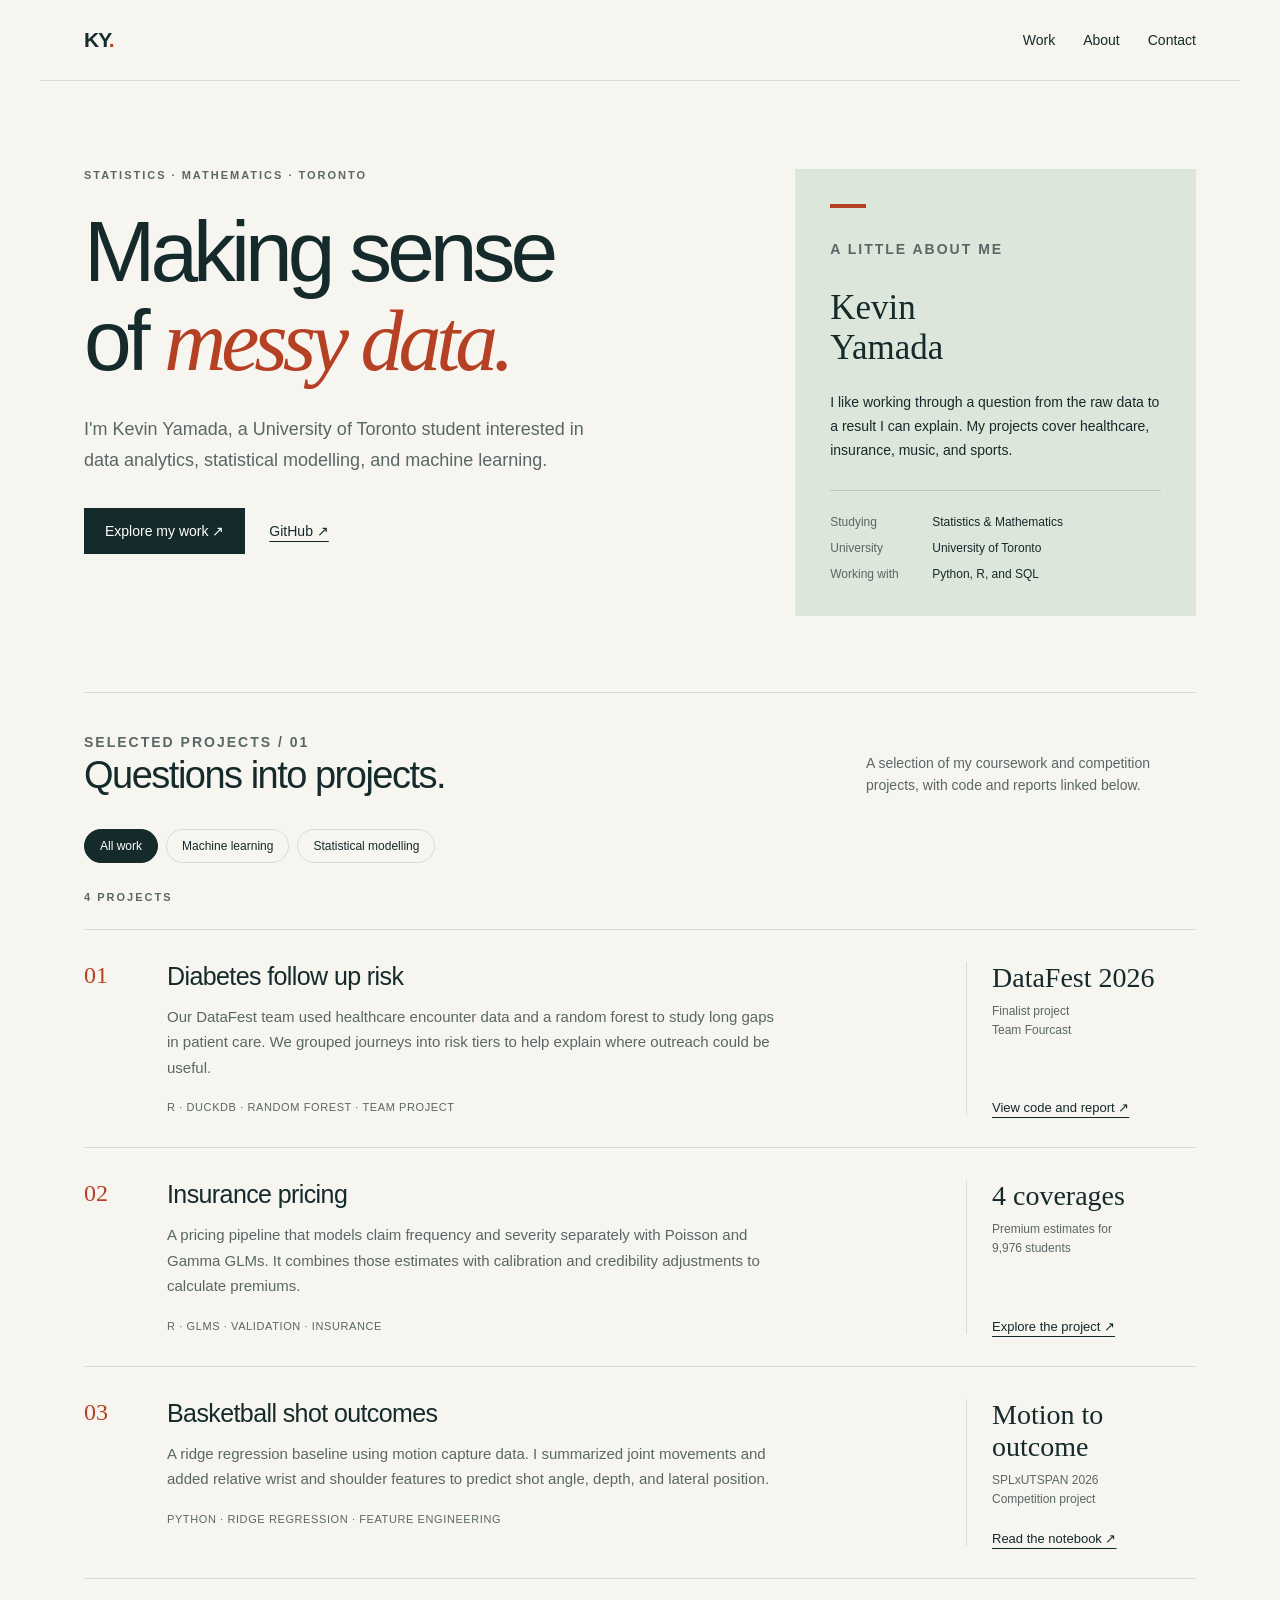
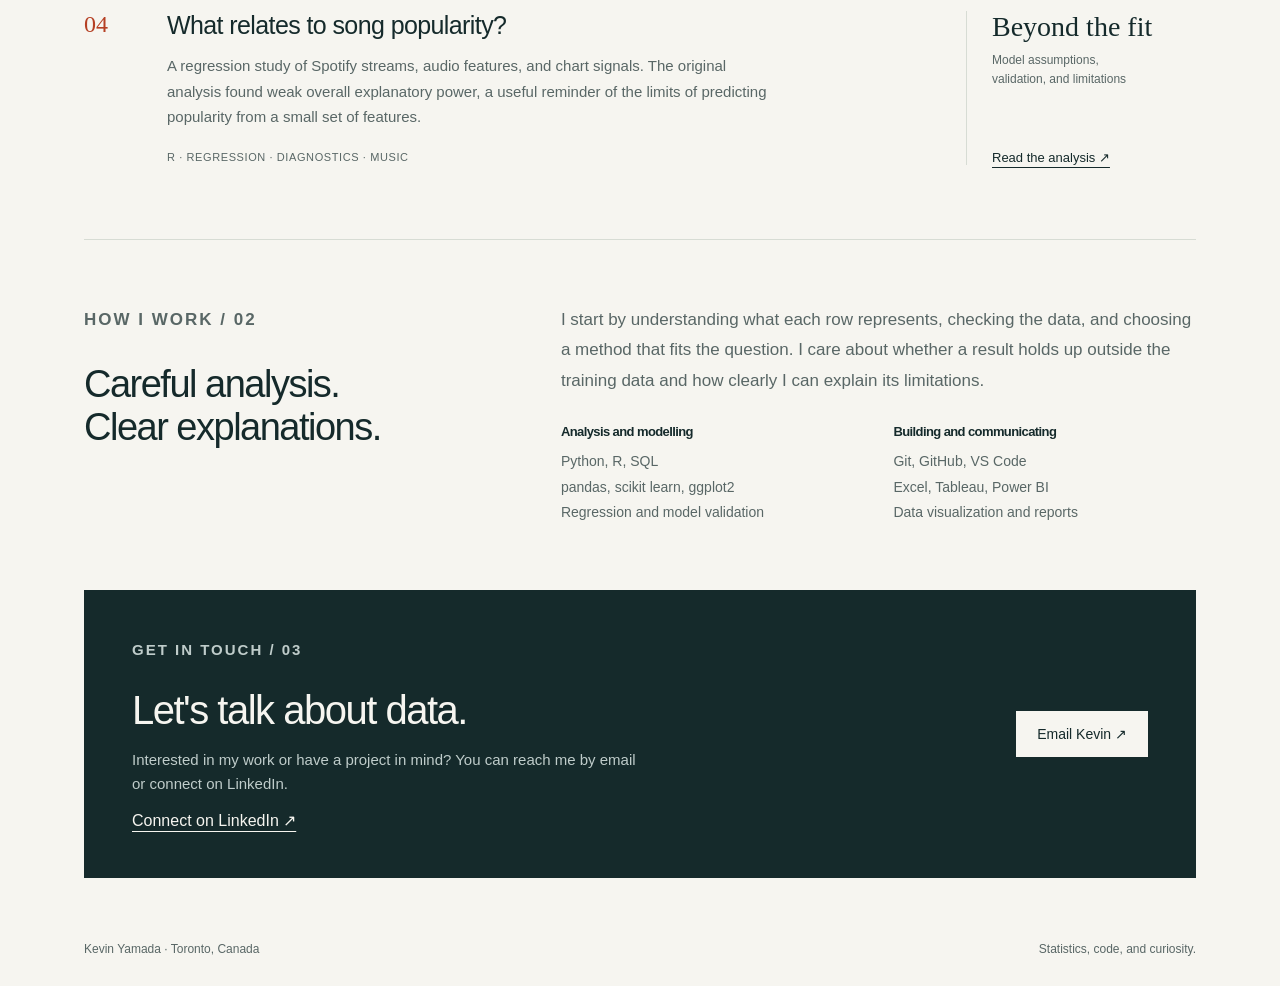
==== index.html @ 329897bb "Add portfolio website" ====
<!doctype html>
<html lang="en">
<head>
<meta charset="utf-8">
<meta name="viewport" content="width=device-width,initial-scale=1">
<meta name="description" content="Kevin Yamada is a Statistics and Mathematics student at the University of Toronto. Explore his work in data analysis, statistical modelling, and machine learning.">
<title>Kevin Yamada | Data Portfolio</title>
<style>
:root{--paper:#f6f5f0;--ink:#152a2b;--muted:#596766;--line:#d7dcd4;--orange:#b54024;--green:#dce6da}*{box-sizing:border-box}html{scroll-behavior:smooth;scroll-padding-top:24px}body{margin:0;background:var(--paper);color:var(--ink);font-family:Arial,Helvetica,sans-serif}a{color:inherit;text-underline-offset:5px}a:focus-visible,button:focus-visible{outline:3px solid var(--orange);outline-offset:5px}header,main,footer{max-width:1200px;margin:auto;padding:0 44px}header{display:flex;align-items:center;justify-content:space-between;padding-top:28px;padding-bottom:28px;border-bottom:1px solid var(--line)}.brand{font-weight:700;font-size:21px;text-decoration:none;letter-spacing:-1px}.brand span{color:var(--orange)}nav{display:flex;gap:28px;font-size:14px}nav a{text-decoration:none}.hero{display:grid;grid-template-columns:1.6fr 1fr;gap:70px;padding:88px 0 76px}.eyebrow{text-transform:uppercase;letter-spacing:2px;font-size:11px;font-weight:700;margin:0 0 26px;color:var(--muted)}h1{font-size:clamp(52px,6.7vw,88px);font-weight:500;line-height:1.04;letter-spacing:-5px;margin:0 0 28px}h1 em{font-family:Georgia,serif;font-weight:400;color:var(--orange)}.intro{max-width:510px;line-height:1.7;font-size:18px;color:var(--muted)}.actions{display:flex;gap:24px;align-items:center;margin-top:32px}.button{display:inline-block;padding:15px 21px;background:var(--ink);color:white;text-decoration:none;font-size:14px}.textlink{font-size:14px}.note{background:var(--green);padding:35px;align-self:center;position:relative}.note:before{content:'';display:block;width:36px;height:4px;background:var(--orange);margin-bottom:30px}.note .name{font-family:Georgia,serif;font-size:35px;line-height:1.16;margin:0 0 22px}.note p{font-size:14px;line-height:1.7}.note dl{display:grid;grid-template-columns:90px 1fr;gap:12px;margin:28px 0 0;font-size:12px;border-top:1px solid #bac9b9;padding-top:24px}.note dt{color:var(--muted)}.note dd{margin:0}.sectionhead{display:flex;justify-content:space-between;align-items:end;border-top:1px solid var(--line);padding-top:38px;margin-bottom:32px;gap:30px}h2{font-size:38px;letter-spacing:-1.5px;font-weight:500;margin:0}.sectionhead p{max-width:330px;line-height:1.6;font-size:14px;color:var(--muted);margin:0}.filters{display:flex;gap:8px;flex-wrap:wrap;margin-bottom:28px}.filters button{border:1px solid var(--line);background:transparent;padding:9px 15px;font:inherit;font-size:12px;cursor:pointer;border-radius:30px;color:var(--ink)}.filters button[aria-pressed=true]{background:var(--ink);color:white;border-color:var(--ink)}.project{display:grid;grid-template-columns:55px 1fr 230px;gap:28px;border-top:1px solid var(--line);padding:32px 0}.project[hidden]{display:none}.number{font-family:Georgia,serif;font-size:24px;color:var(--orange)}h3{font-size:25px;letter-spacing:-.6px;font-weight:500;margin:0 0 13px}.project p{line-height:1.7;font-size:15px;color:var(--muted);margin:0 0 17px;max-width:610px}.tags{font-size:11px;letter-spacing:.6px;text-transform:uppercase;color:var(--muted)}.result{border-left:1px solid var(--line);padding-left:25px;display:flex;flex-direction:column;justify-content:space-between;align-items:flex-start;gap:22px}.result strong{font-family:Georgia,serif;font-size:28px;font-weight:400}.result small{display:block;font-size:12px;color:var(--muted);line-height:1.6;margin-top:8px}.result a{font-size:13px}.about{display:grid;grid-template-columns:1fr 1.6fr;gap:80px;border-top:1px solid var(--line);padding:65px 0;margin-top:42px}.about p{font-size:17px;line-height:1.8;color:var(--muted);margin:0 0 28px}.skills{display:grid;grid-template-columns:1fr 1fr;gap:30px}.skills h3{font-size:13px;font-weight:700;margin-bottom:10px}.skills p{font-size:14px;line-height:1.8;margin:0}.contact{background:var(--ink);color:var(--paper);padding:48px;display:flex;align-items:center;justify-content:space-between;gap:35px;margin-bottom:64px}.contact h2{font-size:40px;margin:0 0 15px}.contact p{line-height:1.6;color:#bfccca;max-width:520px;font-size:15px}.contact .button{background:var(--paper);color:var(--ink);white-space:nowrap}footer{padding-bottom:30px;display:flex;justify-content:space-between;color:var(--muted);font-size:12px;gap:24px}.skip{position:absolute;top:-60px;left:20px;background:white;padding:10px;z-index:10}.skip:focus{top:12px}@media(max-width:800px){header,main,footer{padding-left:24px;padding-right:24px}.hero{grid-template-columns:1fr;gap:35px;padding:52px 0}.note{max-width:100%}h1{letter-spacing:-3px}.project{grid-template-columns:30px 1fr;gap:15px}.result{grid-column:2;border:0;padding:0;flex-direction:row;align-items:center}.result strong{font-size:23px}.sectionhead{align-items:start;flex-direction:column;gap:15px}.about{grid-template-columns:1fr;gap:25px;padding:40px 0}.contact{padding:30px;flex-direction:column;align-items:start}.contact h2{font-size:32px}nav{gap:15px}.skills{gap:20px}footer{flex-direction:column;gap:10px}}@media(prefers-reduced-motion:reduce){html{scroll-behavior:auto}}
</style>
</head>
<body>
<a class="skip" href="#main">Skip to content</a>
<header><a class="brand" href="#">KY<span>.</span></a><nav aria-label="Main navigation"><a href="#work">Work</a><a href="#about">About</a><a href="#contact">Contact</a></nav></header>
<main id="main">
<section class="hero" aria-labelledby="title"><div><p class="eyebrow">Statistics · Mathematics · Toronto</p><h1 id="title">Making sense<br>of <em>messy data.</em></h1><p class="intro">I'm Kevin Yamada, a University of Toronto student interested in data analytics, statistical modelling, and machine learning.</p><div class="actions"><a class="button" href="#work">Explore my work ↗</a><a class="textlink" href="https://github.com/kevinyamada">GitHub ↗</a></div></div><aside class="note" aria-label="About Kevin"><p class="eyebrow">A little about me</p><p class="name">Kevin<br>Yamada</p><p>I like working through a question from the raw data to a result I can explain. My projects cover healthcare, insurance, music, and sports.</p><dl><dt>Studying</dt><dd>Statistics &amp; Mathematics</dd><dt>University</dt><dd>University of Toronto</dd><dt>Working with</dt><dd>Python, R, and SQL</dd></dl></aside></section>
<section id="work" aria-labelledby="worktitle"><div class="sectionhead"><div><p class="eyebrow">Selected projects / 01</p><h2 id="worktitle">Questions into projects.</h2></div><p>A selection of my coursework and competition projects, with code and reports linked below.</p></div><div class="filters" aria-label="Filter projects"><button type="button" data-filter="all" aria-pressed="true">All work</button><button type="button" data-filter="ml" aria-pressed="false">Machine learning</button><button type="button" data-filter="stats" aria-pressed="false">Statistical modelling</button></div><p id="count" class="eyebrow" aria-live="polite">4 projects</p>
<article class="project" data-category="ml"><span class="number">01</span><div><h3>Diabetes follow up risk</h3><p>Our DataFest team used healthcare encounter data and a random forest to study long gaps in patient care. We grouped journeys into risk tiers to help explain where outreach could be useful.</p><span class="tags">R · DuckDB · Random forest · Team project</span></div><div class="result"><div><strong>DataFest 2026</strong><small>Finalist project<br>Team Fourcast</small></div><a href="https://github.com/kevinyamada/Datafest2026">View code and report ↗</a></div></article>
<article class="project" data-category="stats"><span class="number">02</span><div><h3>Insurance pricing</h3><p>A pricing pipeline that models claim frequency and severity separately with Poisson and Gamma GLMs. It combines those estimates with calibration and credibility adjustments to calculate premiums.</p><span class="tags">R · GLMs · Validation · Insurance</span></div><div class="result"><div><strong>4 coverages</strong><small>Premium estimates for<br>9,976 students</small></div><a href="https://github.com/kevinyamada/CAS-Predictive-Modeling-Case-Competition-Pricing-Model">Explore the project ↗</a></div></article>
<article class="project" data-category="ml"><span class="number">03</span><div><h3>Basketball shot outcomes</h3><p>A ridge regression baseline using motion capture data. I summarized joint movements and added relative wrist and shoulder features to predict shot angle, depth, and lateral position.</p><span class="tags">Python · Ridge regression · Feature engineering</span></div><div class="result"><div><strong>Motion to outcome</strong><small>SPLxUTSPAN 2026<br>Competition project</small></div><a href="https://github.com/kevinyamada/basketball-shot-outcome-prediction">Read the notebook ↗</a></div></article>
<article class="project" data-category="stats"><span class="number">04</span><div><h3>What relates to song popularity?</h3><p>A regression study of Spotify streams, audio features, and chart signals. The original analysis found weak overall explanatory power, a useful reminder of the limits of predicting popularity from a small set of features.</p><span class="tags">R · Regression · Diagnostics · Music</span></div><div class="result"><div><strong>Beyond the fit</strong><small>Model assumptions,<br>validation, and limitations</small></div><a href="https://github.com/kevinyamada/spotify-streaming-analysis">Read the analysis ↗</a></div></article>
</section>
<section class="about" id="about" aria-labelledby="abouttitle"><div><p class="eyebrow">How I work / 02</p><h2 id="abouttitle">Careful analysis.<br>Clear explanations.</h2></div><div><p>I start by understanding what each row represents, checking the data, and choosing a method that fits the question. I care about whether a result holds up outside the training data and how clearly I can explain its limitations.</p><div class="skills"><div><h3>Analysis and modelling</h3><p>Python, R, SQL<br>pandas, scikit learn, ggplot2<br>Regression and model validation</p></div><div><h3>Building and communicating</h3><p>Git, GitHub, VS Code<br>Excel, Tableau, Power BI<br>Data visualization and reports</p></div></div></div></section>
<section class="contact" id="contact" aria-labelledby="contacttitle"><div><p class="eyebrow" style="color:#bfccca">Get in touch / 03</p><h2 id="contacttitle">Let's talk about data.</h2><p>Interested in my work or have a project in mind? You can reach me by email or connect on LinkedIn.</p><a href="https://www.linkedin.com/in/kevinyamada-uoft/">Connect on LinkedIn ↗</a></div><a class="button" href="mailto:kevinyamada.ky@gmail.com">Email Kevin ↗</a></section>
</main>
<footer><span>Kevin Yamada · Toronto, Canada</span><span>Statistics, code, and curiosity.</span></footer>
<script>
const buttons=document.querySelectorAll('[data-filter]');
const projects=document.querySelectorAll('.project');
buttons.forEach(button=>button.addEventListener('click',()=>{
  buttons.forEach(item=>item.setAttribute('aria-pressed',String(item===button)));
  let count=0;
  projects.forEach(project=>{
    project.hidden=button.dataset.filter!=='all'&&project.dataset.category!==button.dataset.filter;
    if(!project.hidden) count++;
  });
  document.querySelector('#count').textContent=count+' projects';
}));
</script>
</body>
</html>
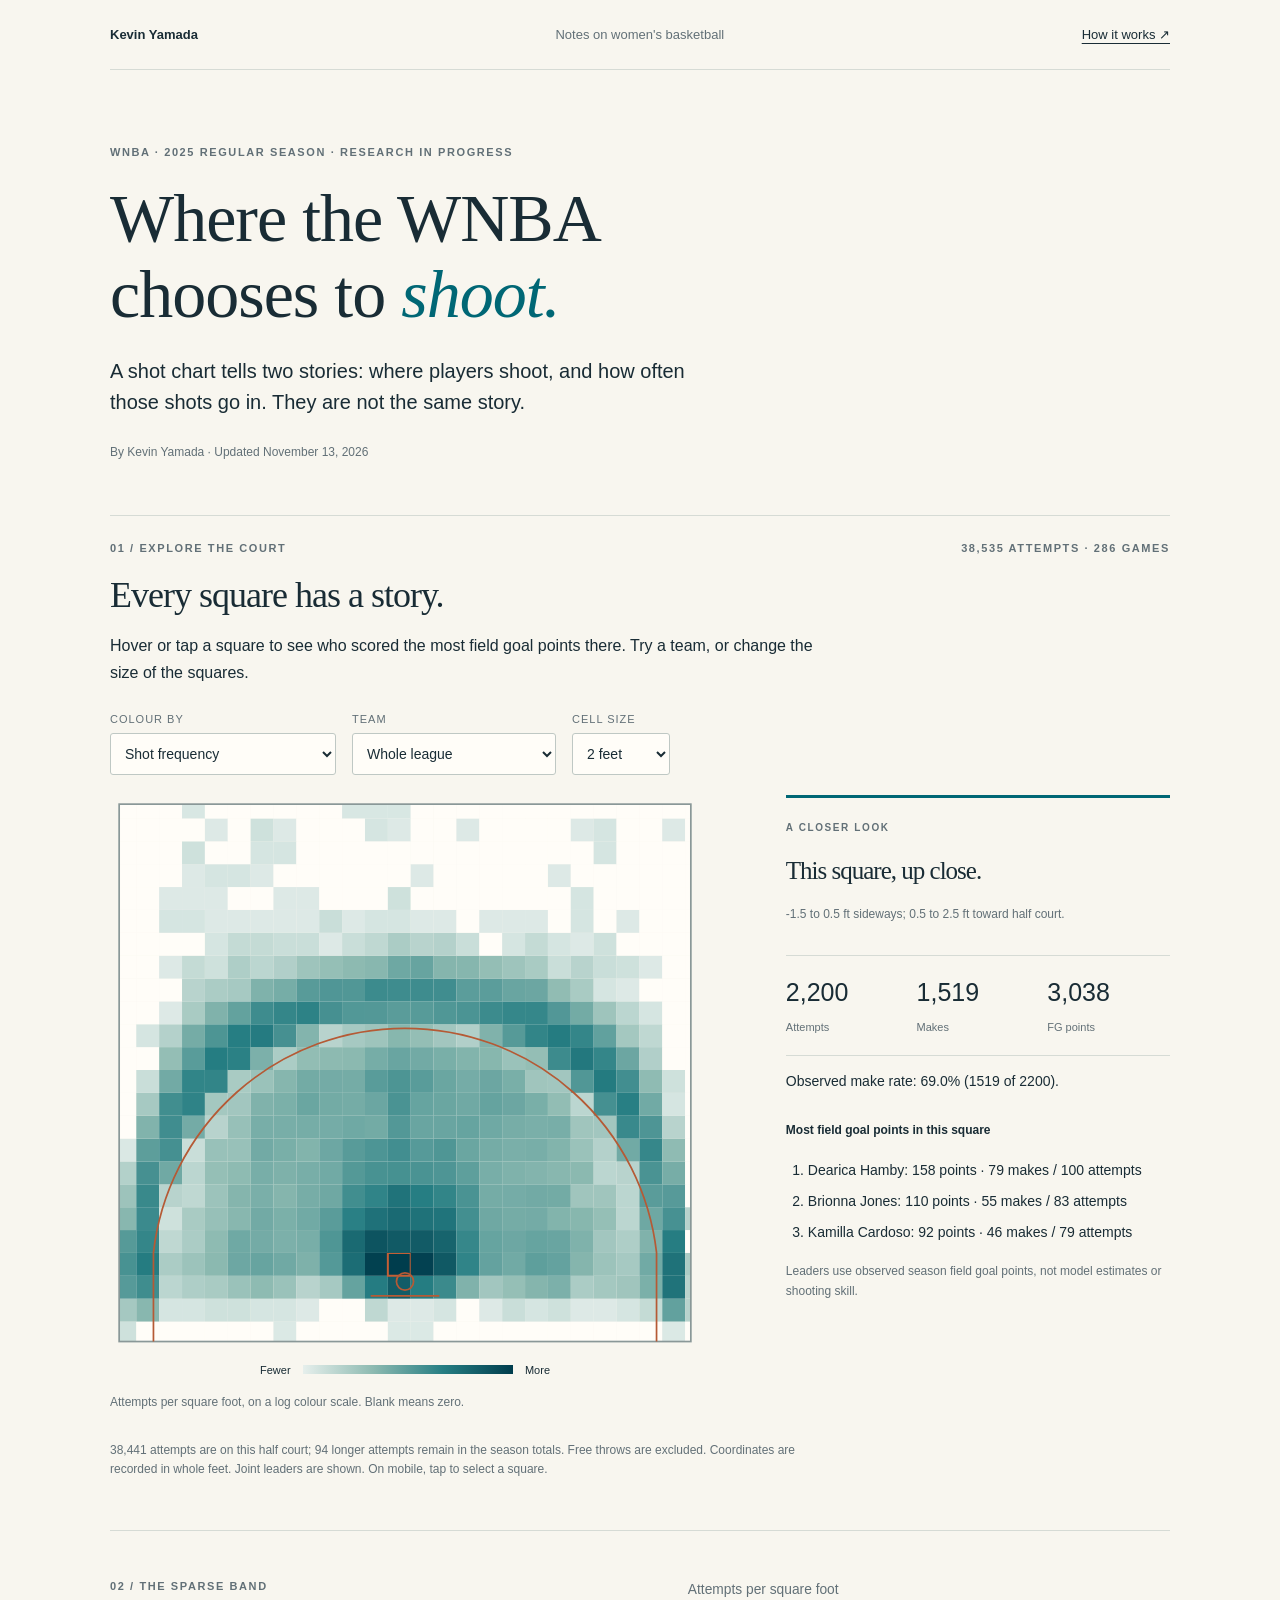
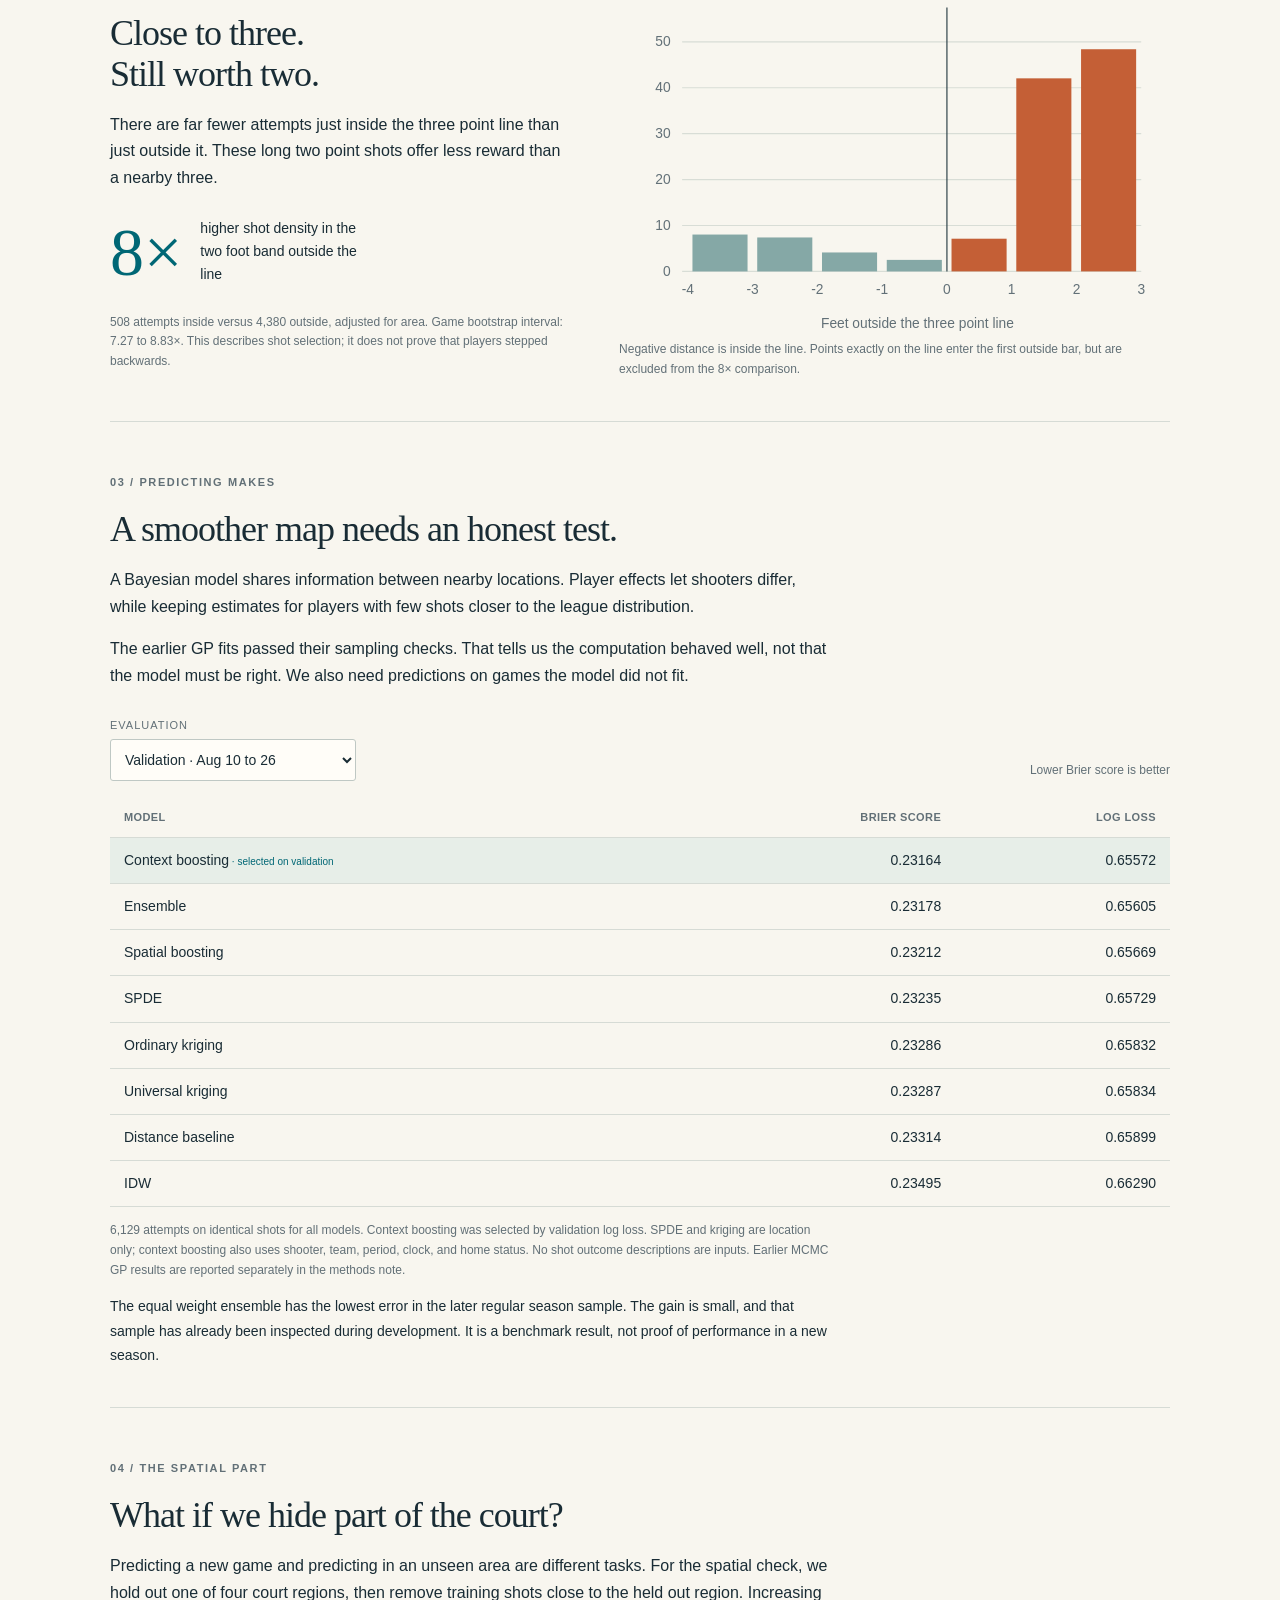
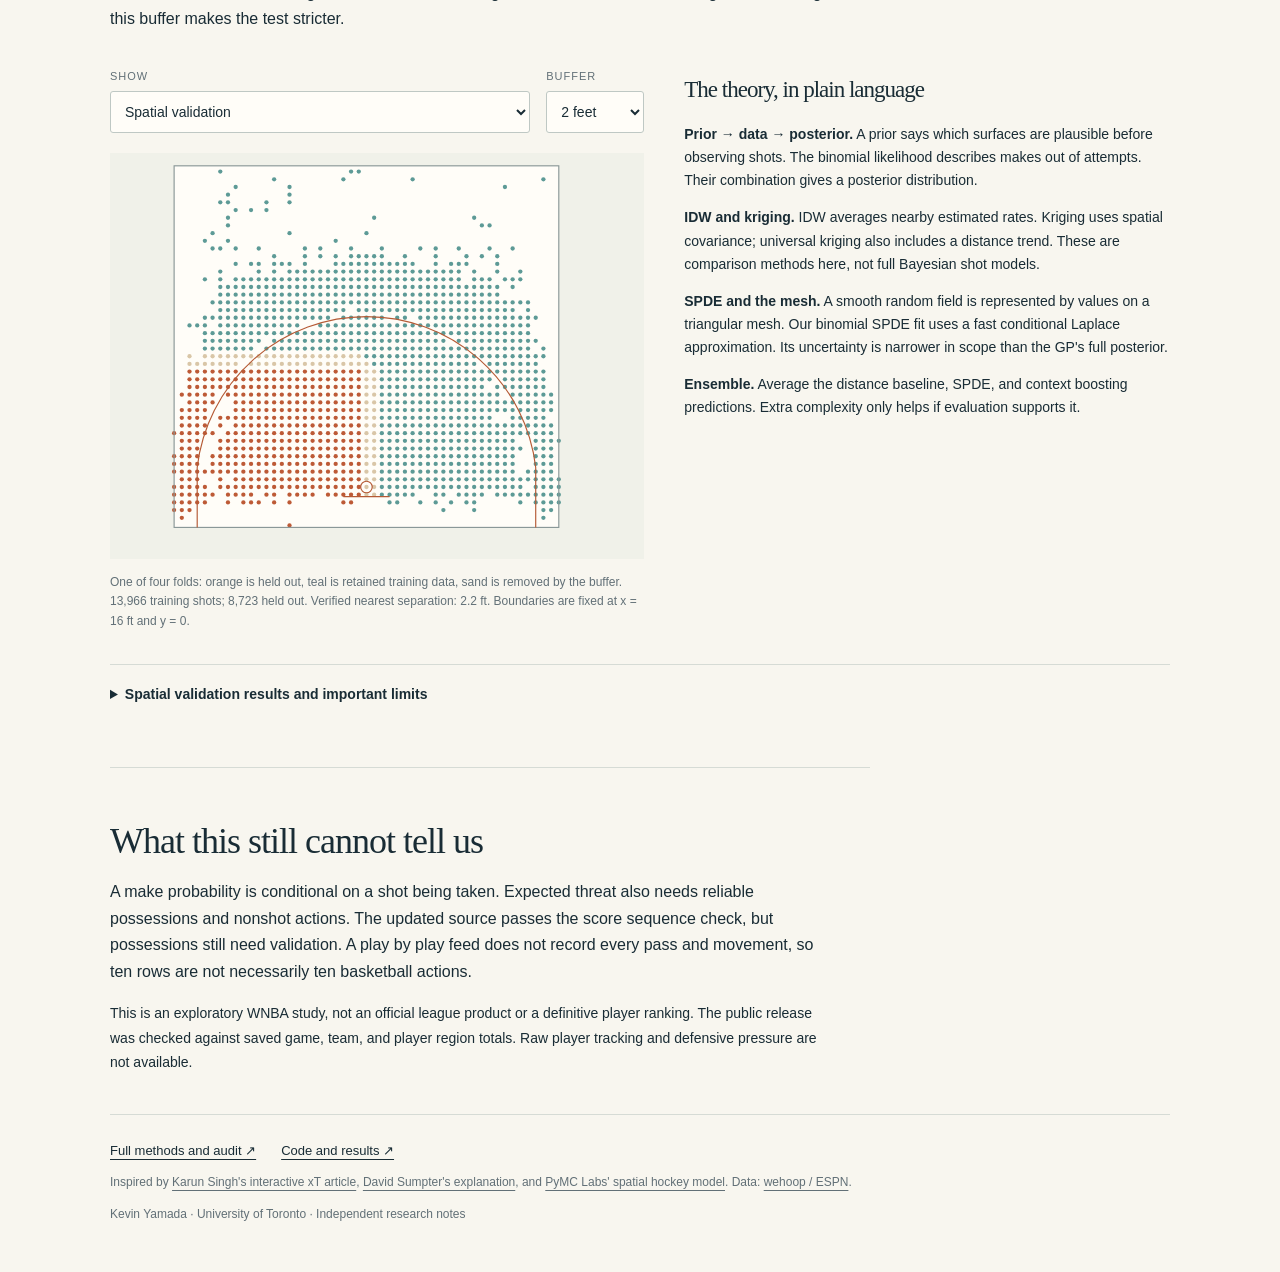
==== commit 464b360f: "Publish WNBA Shot Atlas app, research, and saved results" ====
--- a/index.html
+++ b/index.html
@@ -1,41 +1,32 @@
 <!doctype html>
 <html lang="en">
 <head>
-<meta charset="utf-8">
-<meta name="viewport" content="width=device-width,initial-scale=1">
-<meta name="description" content="Kevin Yamada is a Statistics and Mathematics student at the University of Toronto. Explore his work in data analysis, statistical modelling, and machine learning.">
-<title>Kevin Yamada | Data Portfolio</title>
-<style>
-:root{--paper:#f6f5f0;--ink:#152a2b;--muted:#596766;--line:#d7dcd4;--orange:#b54024;--green:#dce6da}*{box-sizing:border-box}html{scroll-behavior:smooth;scroll-padding-top:24px}body{margin:0;background:var(--paper);color:var(--ink);font-family:Arial,Helvetica,sans-serif}a{color:inherit;text-underline-offset:5px}a:focus-visible,button:focus-visible{outline:3px solid var(--orange);outline-offset:5px}header,main,footer{max-width:1200px;margin:auto;padding:0 44px}header{display:flex;align-items:center;justify-content:space-between;padding-top:28px;padding-bottom:28px;border-bottom:1px solid var(--line)}.brand{font-weight:700;font-size:21px;text-decoration:none;letter-spacing:-1px}.brand span{color:var(--orange)}nav{display:flex;gap:28px;font-size:14px}nav a{text-decoration:none}.hero{display:grid;grid-template-columns:1.6fr 1fr;gap:70px;padding:88px 0 76px}.eyebrow{text-transform:uppercase;letter-spacing:2px;font-size:11px;font-weight:700;margin:0 0 26px;color:var(--muted)}h1{font-size:clamp(52px,6.7vw,88px);font-weight:500;line-height:1.04;letter-spacing:-5px;margin:0 0 28px}h1 em{font-family:Georgia,serif;font-weight:400;color:var(--orange)}.intro{max-width:510px;line-height:1.7;font-size:18px;color:var(--muted)}.actions{display:flex;gap:24px;align-items:center;margin-top:32px}.button{display:inline-block;padding:15px 21px;background:var(--ink);color:white;text-decoration:none;font-size:14px}.textlink{font-size:14px}.note{background:var(--green);padding:35px;align-self:center;position:relative}.note:before{content:'';display:block;width:36px;height:4px;background:var(--orange);margin-bottom:30px}.note .name{font-family:Georgia,serif;font-size:35px;line-height:1.16;margin:0 0 22px}.note p{font-size:14px;line-height:1.7}.note dl{display:grid;grid-template-columns:90px 1fr;gap:12px;margin:28px 0 0;font-size:12px;border-top:1px solid #bac9b9;padding-top:24px}.note dt{color:var(--muted)}.note dd{margin:0}.sectionhead{display:flex;justify-content:space-between;align-items:end;border-top:1px solid var(--line);padding-top:38px;margin-bottom:32px;gap:30px}h2{font-size:38px;letter-spacing:-1.5px;font-weight:500;margin:0}.sectionhead p{max-width:330px;line-height:1.6;font-size:14px;color:var(--muted);margin:0}.filters{display:flex;gap:8px;flex-wrap:wrap;margin-bottom:28px}.filters button{border:1px solid var(--line);background:transparent;padding:9px 15px;font:inherit;font-size:12px;cursor:pointer;border-radius:30px;color:var(--ink)}.filters button[aria-pressed=true]{background:var(--ink);color:white;border-color:var(--ink)}.project{display:grid;grid-template-columns:55px 1fr 230px;gap:28px;border-top:1px solid var(--line);padding:32px 0}.project[hidden]{display:none}.number{font-family:Georgia,serif;font-size:24px;color:var(--orange)}h3{font-size:25px;letter-spacing:-.6px;font-weight:500;margin:0 0 13px}.project p{line-height:1.7;font-size:15px;color:var(--muted);margin:0 0 17px;max-width:610px}.tags{font-size:11px;letter-spacing:.6px;text-transform:uppercase;color:var(--muted)}.result{border-left:1px solid var(--line);padding-left:25px;display:flex;flex-direction:column;justify-content:space-between;align-items:flex-start;gap:22px}.result strong{font-family:Georgia,serif;font-size:28px;font-weight:400}.result small{display:block;font-size:12px;color:var(--muted);line-height:1.6;margin-top:8px}.result a{font-size:13px}.about{display:grid;grid-template-columns:1fr 1.6fr;gap:80px;border-top:1px solid var(--line);padding:65px 0;margin-top:42px}.about p{font-size:17px;line-height:1.8;color:var(--muted);margin:0 0 28px}.skills{display:grid;grid-template-columns:1fr 1fr;gap:30px}.skills h3{font-size:13px;font-weight:700;margin-bottom:10px}.skills p{font-size:14px;line-height:1.8;margin:0}.contact{background:var(--ink);color:var(--paper);padding:48px;display:flex;align-items:center;justify-content:space-between;gap:35px;margin-bottom:64px}.contact h2{font-size:40px;margin:0 0 15px}.contact p{line-height:1.6;color:#bfccca;max-width:520px;font-size:15px}.contact .button{background:var(--paper);color:var(--ink);white-space:nowrap}footer{padding-bottom:30px;display:flex;justify-content:space-between;color:var(--muted);font-size:12px;gap:24px}.skip{position:absolute;top:-60px;left:20px;background:white;padding:10px;z-index:10}.skip:focus{top:12px}@media(max-width:800px){header,main,footer{padding-left:24px;padding-right:24px}.hero{grid-template-columns:1fr;gap:35px;padding:52px 0}.note{max-width:100%}h1{letter-spacing:-3px}.project{grid-template-columns:30px 1fr;gap:15px}.result{grid-column:2;border:0;padding:0;flex-direction:row;align-items:center}.result strong{font-size:23px}.sectionhead{align-items:start;flex-direction:column;gap:15px}.about{grid-template-columns:1fr;gap:25px;padding:40px 0}.contact{padding:30px;flex-direction:column;align-items:start}.contact h2{font-size:32px}nav{gap:15px}.skills{gap:20px}footer{flex-direction:column;gap:10px}}@media(prefers-reduced-motion:reduce){html{scroll-behavior:auto}}
-</style>
+<meta charset="utf-8"><meta name="viewport" content="width=device-width,initial-scale=1">
+<title>Where the WNBA chooses to shoot | Kevin Yamada</title>
+<meta name="description" content="Explore 38,535 WNBA shots, the sparse band inside the three point line, and what spatial models can actually predict.">
+<link rel="stylesheet" href="style.css">
 </head>
 <body>
-<a class="skip" href="#main">Skip to content</a>
-<header><a class="brand" href="#">KY<span>.</span></a><nav aria-label="Main navigation"><a href="#work">Work</a><a href="#about">About</a><a href="#contact">Contact</a></nav></header>
-<main id="main">
-<section class="hero" aria-labelledby="title"><div><p class="eyebrow">Statistics · Mathematics · Toronto</p><h1 id="title">Making sense<br>of <em>messy data.</em></h1><p class="intro">I'm Kevin Yamada, a University of Toronto student interested in data analytics, statistical modelling, and machine learning.</p><div class="actions"><a class="button" href="#work">Explore my work ↗</a><a class="textlink" href="https://github.com/kevinyamada">GitHub ↗</a></div></div><aside class="note" aria-label="About Kevin"><p class="eyebrow">A little about me</p><p class="name">Kevin<br>Yamada</p><p>I like working through a question from the raw data to a result I can explain. My projects cover healthcare, insurance, music, and sports.</p><dl><dt>Studying</dt><dd>Statistics &amp; Mathematics</dd><dt>University</dt><dd>University of Toronto</dd><dt>Working with</dt><dd>Python, R, and SQL</dd></dl></aside></section>
-<section id="work" aria-labelledby="worktitle"><div class="sectionhead"><div><p class="eyebrow">Selected projects / 01</p><h2 id="worktitle">Questions into projects.</h2></div><p>A selection of my coursework and competition projects, with code and reports linked below.</p></div><div class="filters" aria-label="Filter projects"><button type="button" data-filter="all" aria-pressed="true">All work</button><button type="button" data-filter="ml" aria-pressed="false">Machine learning</button><button type="button" data-filter="stats" aria-pressed="false">Statistical modelling</button></div><p id="count" class="eyebrow" aria-live="polite">4 projects</p>
-<article class="project" data-category="ml"><span class="number">01</span><div><h3>Diabetes follow up risk</h3><p>Our DataFest team used healthcare encounter data and a random forest to study long gaps in patient care. We grouped journeys into risk tiers to help explain where outreach could be useful.</p><span class="tags">R · DuckDB · Random forest · Team project</span></div><div class="result"><div><strong>DataFest 2026</strong><small>Finalist project<br>Team Fourcast</small></div><a href="https://github.com/kevinyamada/Datafest2026">View code and report ↗</a></div></article>
-<article class="project" data-category="stats"><span class="number">02</span><div><h3>Insurance pricing</h3><p>A pricing pipeline that models claim frequency and severity separately with Poisson and Gamma GLMs. It combines those estimates with calibration and credibility adjustments to calculate premiums.</p><span class="tags">R · GLMs · Validation · Insurance</span></div><div class="result"><div><strong>4 coverages</strong><small>Premium estimates for<br>9,976 students</small></div><a href="https://github.com/kevinyamada/CAS-Predictive-Modeling-Case-Competition-Pricing-Model">Explore the project ↗</a></div></article>
-<article class="project" data-category="ml"><span class="number">03</span><div><h3>Basketball shot outcomes</h3><p>A ridge regression baseline using motion capture data. I summarized joint movements and added relative wrist and shoulder features to predict shot angle, depth, and lateral position.</p><span class="tags">Python · Ridge regression · Feature engineering</span></div><div class="result"><div><strong>Motion to outcome</strong><small>SPLxUTSPAN 2026<br>Competition project</small></div><a href="https://github.com/kevinyamada/basketball-shot-outcome-prediction">Read the notebook ↗</a></div></article>
-<article class="project" data-category="stats"><span class="number">04</span><div><h3>What relates to song popularity?</h3><p>A regression study of Spotify streams, audio features, and chart signals. The original analysis found weak overall explanatory power, a useful reminder of the limits of predicting popularity from a small set of features.</p><span class="tags">R · Regression · Diagnostics · Music</span></div><div class="result"><div><strong>Beyond the fit</strong><small>Model assumptions,<br>validation, and limitations</small></div><a href="https://github.com/kevinyamada/spotify-streaming-analysis">Read the analysis ↗</a></div></article>
+<a class="skip" href="#explore">Skip to the court</a>
+<header><a href="https://kevinyamada.github.io/">Kevin Yamada</a><span>Notes on women's basketball</span><a href="#methods">How it works ↗</a></header>
+<main>
+<section class="intro"><p class="kicker">WNBA · 2025 regular season · Research in progress</p><h1>Where the WNBA<br>chooses to <em>shoot.</em></h1><p class="lede">A shot chart tells two stories: where players shoot, and how often those shots go in. They are not the same story.</p><p class="byline">By Kevin Yamada · Updated November 13, 2026</p></section>
+<section id="explore" class="explore" aria-labelledby="explore-title"><div class="section-label"><span>01 / Explore the court</span><span>38,535 attempts · 286 games</span></div><h2 id="explore-title">Every square has a story.</h2><p>Hover or tap a square to see who scored the most field goal points there. Try a team, or change the size of the squares.</p>
+<div class="controls"><label>Colour by<select id="metric"><option value="attempts">Shot frequency</option><option value="rate">Observed make rate</option><option value="gp">Bayesian make probability</option></select></label><label>Team<select id="team"><option value="all">Whole league</option></select></label><label>Cell size<select id="size"><option value="1">1 foot</option><option value="2" selected>2 feet</option><option value="4">4 feet</option></select></label></div>
+<div class="court-layout"><div class="court-wrap"><svg id="court" viewBox="-8 -8 516 486" tabindex="0" role="img" aria-label="Interactive WNBA shot chart. Use arrow keys to explore squares, or hover and tap."></svg><div class="legend"><span id="legend-low">Fewer</span><span class="ramp" id="ramp"></span><span id="legend-high">More</span></div><p id="map-note" class="caption"></p></div><aside id="cell-info" aria-live="polite"><p class="kicker">A closer look</p><h3 id="cell-title">Pick a square.</h3><p id="cell-location">Hover, tap, or use the arrow keys on the court.</p><div class="cell-stats"><div><b id="cell-n">—</b><span>Attempts</span></div><div><b id="cell-k">—</b><span>Makes</span></div><div><b id="cell-points">—</b><span>FG points</span></div></div><p id="cell-rate"></p><p class="leader-label">Most field goal points in this square</p><ol id="leaders"></ol><p id="cell-caution" class="caption">A scoring total measures volume. It is not a ranking of shooting skill.</p><button type="button" id="unpin" hidden>Clear selection</button></aside></div>
+<p class="caption">38,441 attempts are on this half court; 94 longer attempts remain in the season totals. Free throws are excluded. Coordinates are recorded in whole feet. Joint leaders are shown. On mobile, tap to select a square.</p>
+<noscript><p>This interactive chart needs JavaScript. <a href="https://github.com/kevinyamada/wnba-shot-atlas/blob/main/research/summary.md">Read the results as text.</a></p></noscript><p id="load-error" hidden>Unable to load the chart. Please reload, or read the linked research notes.</p>
 </section>
-<section class="about" id="about" aria-labelledby="abouttitle"><div><p class="eyebrow">How I work / 02</p><h2 id="abouttitle">Careful analysis.<br>Clear explanations.</h2></div><div><p>I start by understanding what each row represents, checking the data, and choosing a method that fits the question. I care about whether a result holds up outside the training data and how clearly I can explain its limitations.</p><div class="skills"><div><h3>Analysis and modelling</h3><p>Python, R, SQL<br>pandas, scikit learn, ggplot2<br>Regression and model validation</p></div><div><h3>Building and communicating</h3><p>Git, GitHub, VS Code<br>Excel, Tableau, Power BI<br>Data visualization and reports</p></div></div></div></section>
-<section class="contact" id="contact" aria-labelledby="contacttitle"><div><p class="eyebrow" style="color:#bfccca">Get in touch / 03</p><h2 id="contacttitle">Let's talk about data.</h2><p>Interested in my work or have a project in mind? You can reach me by email or connect on LinkedIn.</p><a href="https://www.linkedin.com/in/kevinyamada-uoft/">Connect on LinkedIn ↗</a></div><a class="button" href="mailto:kevinyamada.ky@gmail.com">Email Kevin ↗</a></section>
-</main>
-<footer><span>Kevin Yamada · Toronto, Canada</span><span>Statistics, code, and curiosity.</span></footer>
-<script>
-const buttons=document.querySelectorAll('[data-filter]');
-const projects=document.querySelectorAll('.project');
-buttons.forEach(button=>button.addEventListener('click',()=>{
-  buttons.forEach(item=>item.setAttribute('aria-pressed',String(item===button)));
-  let count=0;
-  projects.forEach(project=>{
-    project.hidden=button.dataset.filter!=='all'&&project.dataset.category!==button.dataset.filter;
-    if(!project.hidden) count++;
-  });
-  document.querySelector('#count').textContent=count+' projects';
-}));
-</script>
-</body>
-</html>
+<section class="band-story" aria-labelledby="band-title"><div><p class="kicker">02 / The sparse band</p><h2 id="band-title">Close to three.<br> Still worth two.</h2><p>There are far fewer attempts just inside the three point line than just outside it. These long two point shots offer less reward than a nearby three.</p><p class="finding"><strong>8×</strong><span>higher shot density in the two foot band outside the line</span></p><p class="caption">508 attempts inside versus 4,380 outside, adjusted for area. Game bootstrap interval: 7.27 to 8.83×. This describes shot selection; it does not prove that players stepped backwards.</p></div><figure><svg id="band" viewBox="0 0 480 320" role="img" aria-label="Shot density drops just inside the three point line and rises outside it"></svg><figcaption>Negative distance is inside the line. Points exactly on the line enter the first outside bar, but are excluded from the 8× comparison.</figcaption></figure></section>
+<section id="models"><p class="kicker">03 / Predicting makes</p><h2>A smoother map needs an honest test.</h2><p>A Bayesian model shares information between nearby locations. Player effects let shooters differ, while keeping estimates for players with few shots closer to the league distribution.</p><p>The earlier GP fits passed their sampling checks. That tells us the computation behaved well, not that the model must be right. We also need predictions on games the model did not fit.</p>
+<div class="results-head"><label>Evaluation<select id="evaluation"><option value="validation">Validation · Aug 10 to 26</option><option value="test">Later games · Aug 27 onward</option><option value="playoffs">Playoffs</option></select></label><span>Lower Brier score is better</span></div><div class="table-scroll"><table><thead><tr><th>Model</th><th>Brier score</th><th>Log loss</th></tr></thead><tbody id="results"></tbody></table></div><p id="result-note" class="caption"></p>
+<p class="small">The equal weight ensemble has the lowest error in the later regular season sample. The gain is small, and that sample has already been inspected during development. It is a benchmark result, not proof of performance in a new season.</p>
+</section>
+<section id="methods"><p class="kicker">04 / The spatial part</p><h2>What if we hide part of the court?</h2><p>Predicting a new game and predicting in an unseen area are different tasks. For the spatial check, we hold out one of four court regions, then remove training shots close to the held out region. Increasing this buffer makes the test stricter.</p>
+<div class="method-layout"><div><div class="controls compact"><label>Show<select id="geometry"><option value="buffer">Spatial validation</option><option value="mesh">SPDE mesh</option><option value="variogram">Residual variogram</option></select></label><label id="buffer-label">Buffer<select id="buffer"><option value="0">0 feet</option><option value="2" selected>2 feet</option><option value="4">4 feet</option></select></label></div><svg id="geometry-chart" viewBox="0 0 500 380" role="img" aria-label="Spatial validation regions, mesh, or variogram"></svg><p id="geometry-note" class="caption"></p></div><div class="method-copy"><h3>The theory, in plain language</h3><p><strong>Prior → data → posterior.</strong> A prior says which surfaces are plausible before observing shots. The binomial likelihood describes makes out of attempts. Their combination gives a posterior distribution.</p><p><strong>IDW and kriging.</strong> IDW averages nearby estimated rates. Kriging uses spatial covariance; universal kriging also includes a distance trend. These are comparison methods here, not full Bayesian shot models.</p><p><strong>SPDE and the mesh.</strong> A smooth random field is represented by values on a triangular mesh. Our binomial SPDE fit uses a fast conditional Laplace approximation. Its uncertainty is narrower in scope than the GP's full posterior.</p><p><strong>Ensemble.</strong> Average the distance baseline, SPDE, and context boosting predictions. Extra complexity only helps if evaluation supports it.</p></div></div>
+<details><summary>Spatial validation results and important limits</summary><div class="table-scroll"><table><thead><tr><th>Model</th><th>0 ft buffer</th><th>2 ft buffer</th><th>4 ft buffer</th></tr></thead><tbody id="spatial-results"></tbody></table></div><p class="caption">Pooled Brier scores across four folds, weighted by shot counts. This diagnostic uses the early season training sample. Settings are fixed before fitting each spatial fold. Games can occur on both sides: it tests location transfer, not future game performance. Buffers are a sensitivity study, not a claim that all dependence ends after four feet.</p><p>Mesh refinement changed some local SPDE predictions. The mesh is an approximation, not a physical boundary on the court. Kriging's transformed rate likelihood is also an approximation. See the methods note for parameter choices and checks.</p></details>
+</section>
+<section class="ending"><h2>What this still cannot tell us</h2><p>A make probability is conditional on a shot being taken. Expected threat also needs reliable possessions and nonshot actions. The updated source passes the score sequence check, but possessions still need validation. A play by play feed does not record every pass and movement, so ten rows are not necessarily ten basketball actions.</p><p class="small">This is an exploratory WNBA study, not an official league product or a definitive player ranking. The public release was checked against saved game, team, and player region totals. Raw player tracking and defensive pressure are not available.</p></section>
+<footer><div><a href="https://github.com/kevinyamada/wnba-shot-atlas/blob/main/research/summary.md">Full methods and audit ↗</a><a href="https://github.com/kevinyamada/kevinyamada.github.io/tree/main/wnba/research">Code and results ↗</a></div><p>Inspired by <a href="https://karun.in/blog/expected-threat.html">Karun Singh's interactive xT article</a>, <a href="https://soccermatics.medium.com/explaining-expected-threat-cbc775d97935">David Sumpter's explanation</a>, and <a href="https://www.pymc-labs.com/blog-posts/bayesian-spatial-modeling-for-evaluating-hockey-goaltending-performance">PyMC Labs' spatial hockey model</a>. Data: <a href="https://github.com/sportsdataverse/wehoop-wnba-data">wehoop / ESPN</a>.</p><p>Kevin Yamada · University of Toronto · Independent research notes</p></footer>
+</main><script src="app.js"></script>
+</body></html>
--- a/style.css
+++ b/style.css
@@ -0,0 +1,5 @@
+:root{--paper:#f8f6ef;--ink:#192c35;--muted:#627077;--line:#d6dbd5;--teal:#006775;--orange:#c45f36}*{box-sizing:border-box}html{scroll-behavior:smooth}body{margin:0;background:var(--paper);color:var(--ink);font-family:Arial,Helvetica,sans-serif;font-size:16px;line-height:1.65}a{color:inherit;text-underline-offset:4px}header,main{max-width:1060px;margin:auto}header{display:flex;gap:25px;justify-content:space-between;align-items:center;border-bottom:1px solid var(--line);padding:24px 0;font-size:13px}header>a:first-child{font-weight:700;text-decoration:none}header span{color:var(--muted)}main{padding-bottom:35px}.intro{max-width:760px;padding:62px 0 40px}.kicker,.section-label{font-size:11px;letter-spacing:1.6px;text-transform:uppercase;font-weight:700;color:var(--muted)}h1,h2,h3{font-family:Georgia,'Times New Roman',serif;line-height:1.12;font-weight:400;letter-spacing:-1px}h1{font-size:clamp(42px,5.8vw,68px);margin:18px 0 24px}h1 em{color:var(--teal);font-weight:400}h2{font-size:36px;margin:18px 0}h3{font-size:25px;margin:20px 0}.lede{font-size:20px;line-height:1.55;max-width:620px}.byline{font-size:12px;color:var(--muted);margin-top:25px}.section-label{display:flex;justify-content:space-between;border-top:1px solid var(--line);padding-top:23px;gap:15px}section>p{max-width:720px}.controls{display:flex;gap:16px;margin:24px 0 20px}label{display:flex;flex-direction:column;font-size:11px;text-transform:uppercase;letter-spacing:1px;color:var(--muted);gap:5px}select{background:#fffdf8;border:1px solid #bfc8c4;border-radius:3px;color:var(--ink);font-size:14px;padding:10px 30px 10px 10px;max-width:100%;min-height:42px}button,select{font-family:inherit}a:focus-visible,button:focus-visible,select:focus-visible,svg:focus-visible,summary:focus-visible{outline:3px solid var(--orange);outline-offset:3px}.court-layout{display:grid;grid-template-columns:1.65fr 1fr;gap:42px;align-items:start}.court-wrap{max-width:590px}#court{width:100%;display:block;touch-action:pan-y}#cell-info{border-top:3px solid var(--teal);padding:12px 0;position:sticky;top:20px}#cell-info .kicker{font-size:10px}#cell-location{font-size:12px;color:var(--muted);min-height:38px}.cell-stats{display:grid;grid-template-columns:repeat(3,1fr);gap:8px;border-top:1px solid var(--line);border-bottom:1px solid var(--line);padding:16px 0}.cell-stats b{font-size:25px;font-weight:500;display:block;font-variant-numeric:tabular-nums}.cell-stats span{font-size:11px;color:var(--muted)}#cell-rate{font-size:14px}.leader-label{font-size:12px;font-weight:700;margin-top:28px}#leaders{padding-left:22px;font-size:14px}#leaders li{padding:4px 0}#unpin{background:transparent;border:1px solid var(--line);padding:8px 14px;color:var(--ink);cursor:pointer}.legend{display:flex;gap:12px;align-items:center;max-width:290px;margin:10px auto 0;font-size:11px}.ramp{height:9px;flex:1;background:linear-gradient(90deg,#e6efec,#8dbab1,#267e83,#003d4d)}.caption,figcaption{font-size:12px;color:var(--muted);line-height:1.65}.caption{margin:14px 0}.band-story{border-top:1px solid var(--line);margin-top:50px;padding:35px 0;display:grid;grid-template-columns:1fr 1.2fr;gap:50px;align-items:center}.band-story figure{margin:0}.band-story svg{display:block;width:100%}.finding{display:flex;gap:18px;align-items:center;margin:26px 0}.finding strong{font-family:Georgia,serif;font-size:68px;font-weight:400;color:var(--teal);line-height:1}.finding span{max-width:170px;font-size:14px}#models,#methods{border-top:1px solid var(--line);padding:40px 0 25px}.results-head{display:flex;align-items:end;justify-content:space-between;margin:27px 0 16px;gap:20px}.results-head>span{font-size:12px;color:var(--muted)}table{width:100%;border-collapse:collapse;font-size:14px;font-variant-numeric:tabular-nums}th,td{text-align:right;border-bottom:1px solid var(--line);padding:11px 14px}th:first-child,td:first-child{text-align:left}th{font-size:11px;letter-spacing:.4px;text-transform:uppercase;color:var(--muted)}tr.selected{background:#e7eeE8}tr.selected td:first-child:after{content:'  · selected on validation';font-size:10px;color:var(--teal)}.table-scroll{overflow-x:auto}.small{font-size:14px;line-height:1.75}.method-layout{display:grid;grid-template-columns:1.1fr 1fr;gap:40px;margin-top:25px}.method-copy p{font-size:14px}.method-copy h3{font-size:23px}#geometry-chart{width:100%;display:block;background:#f0f1e9}.compact{margin-top:10px}.compact label:first-child{flex:1}details{border-top:1px solid var(--line);margin:18px 0;padding:18px 0}summary{cursor:pointer;font-size:14px;font-weight:700}details p{font-size:14px}details table{margin-top:20px}.ending{border-top:1px solid var(--line);padding:35px 0 25px;max-width:760px}footer{border-top:1px solid var(--line);padding-top:25px;color:var(--muted);font-size:12px}footer div{display:flex;gap:25px;font-size:13px;color:var(--ink)}footer p{max-width:770px}.skip{position:absolute;top:-100px;left:20px;background:white;padding:12px;z-index:10}.skip:focus{top:10px}.cell.selected{stroke:var(--orange);stroke-width:2;vector-effect:non-scaling-stroke}.court-lines{pointer-events:none;fill:none;stroke:#b55a35;stroke-width:1.5}.cell{cursor:crosshair}.label-svg{font-family:Arial,sans-serif;fill:var(--muted);font-size:12px}@media(max-width:1120px){header,main{margin-left:28px;margin-right:28px}}@media(max-width:680px){header,main{margin-left:19px;margin-right:19px}header{font-size:12px;padding:18px 0}header span{display:none}.intro{padding:34px 0 25px}h1{font-size:45px;letter-spacing:-1.5px}.lede{font-size:17px}h2{font-size:31px}.section-label{font-size:9px;letter-spacing:.7px}.controls{gap:8px;flex-wrap:wrap}.controls label:first-child{flex:1 1 48%}.controls label{flex:1 1 20%;min-width:75px}select{font-size:13px;padding-right:18px}.court-layout,.band-story,.method-layout{grid-template-columns:1fr;gap:20px}#cell-info{position:static;padding-top:8px}.cell-stats{padding:10px 0}#cell-info h3{margin:10px 0}.leader-label{margin-top:15px}.band-story{margin-top:25px;gap:10px}.band-story h2 br{display:none}.finding strong{font-size:58px}.results-head{align-items:center}.results-head>span{max-width:110px;font-size:11px}th,td{padding:10px 6px;font-size:12px}tr.selected td:first-child:after{display:block;font-size:9px}footer div{flex-direction:column;gap:7px}#models,#methods{padding-top:27px}}@media(prefers-reduced-motion:reduce){html{scroll-behavior:auto}}
+
+@media(max-width:680px){.explore>.controls{display:grid;grid-template-columns:minmax(0,1fr) 95px}.explore>.controls label:first-child{grid-column:1 / -1}.explore>.controls select{width:100%}.explore>.controls label{min-width:0}}
+
+[hidden]{display:none!important}
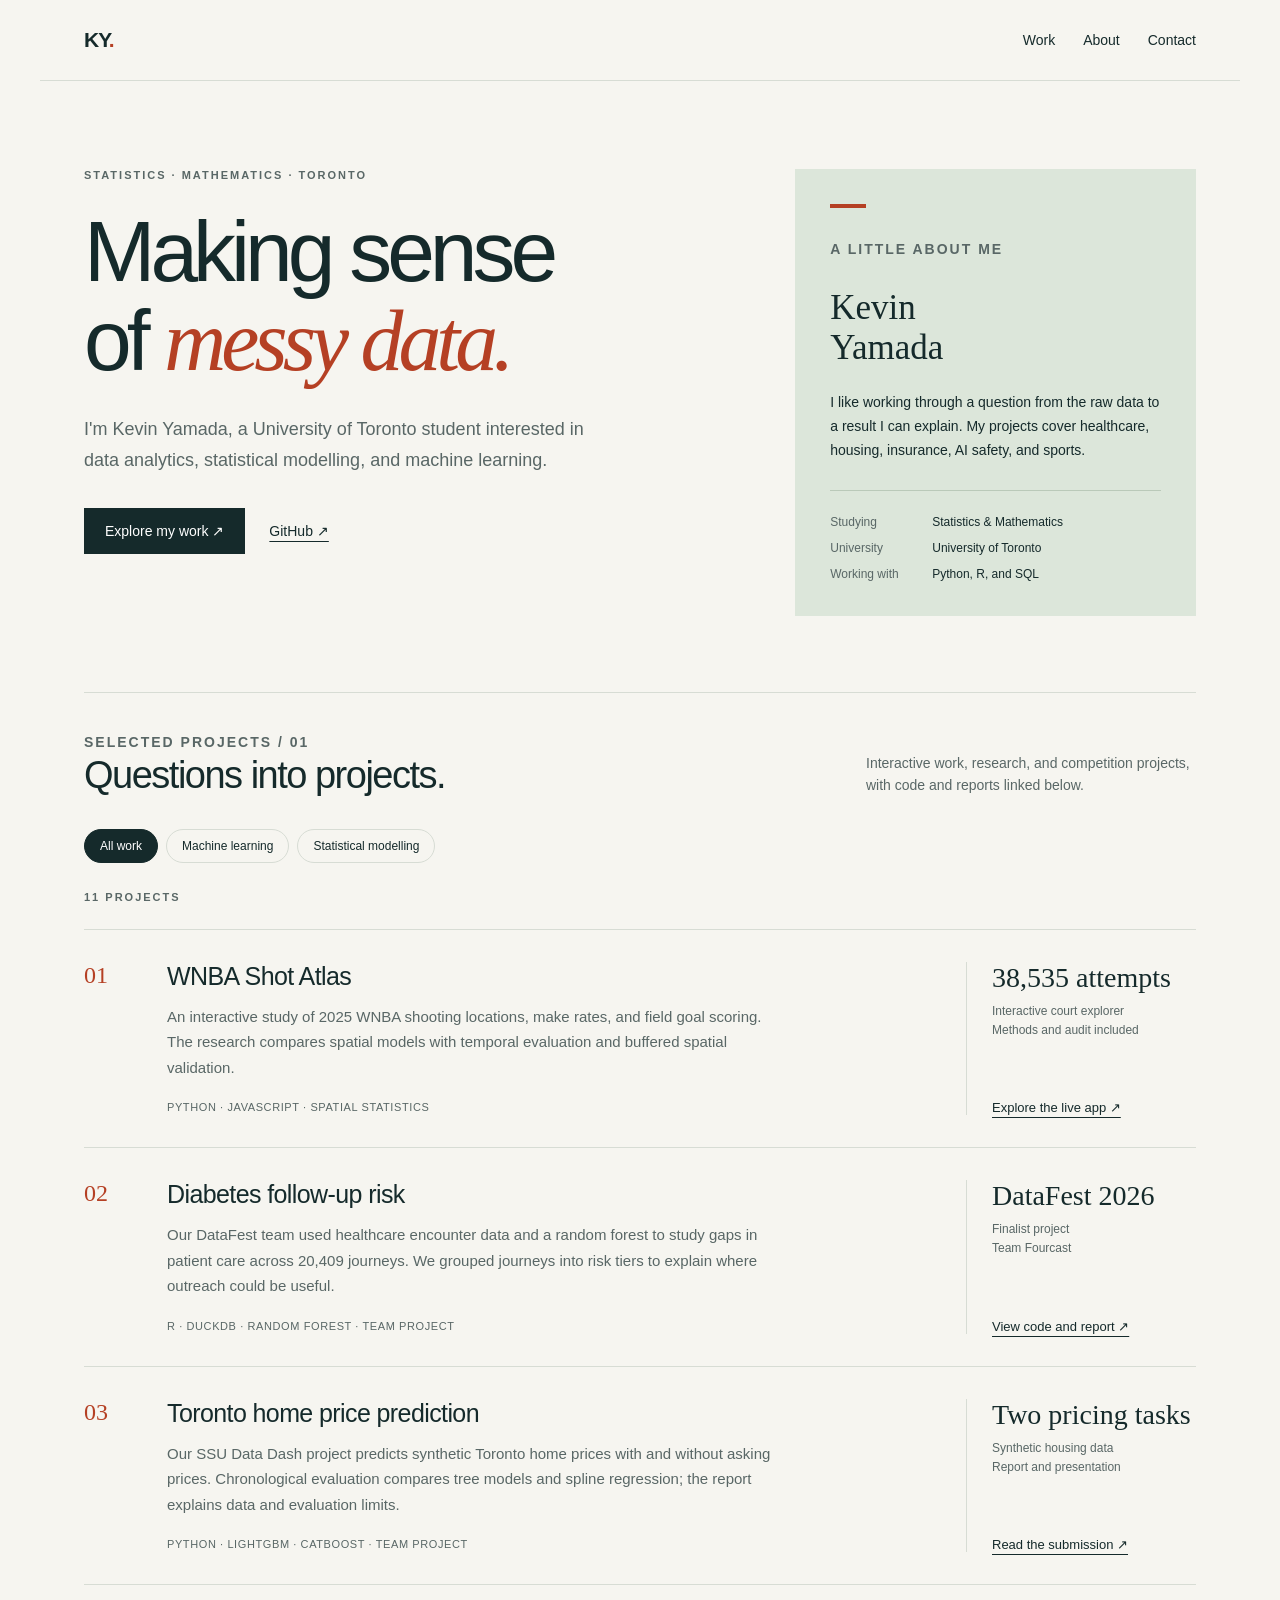
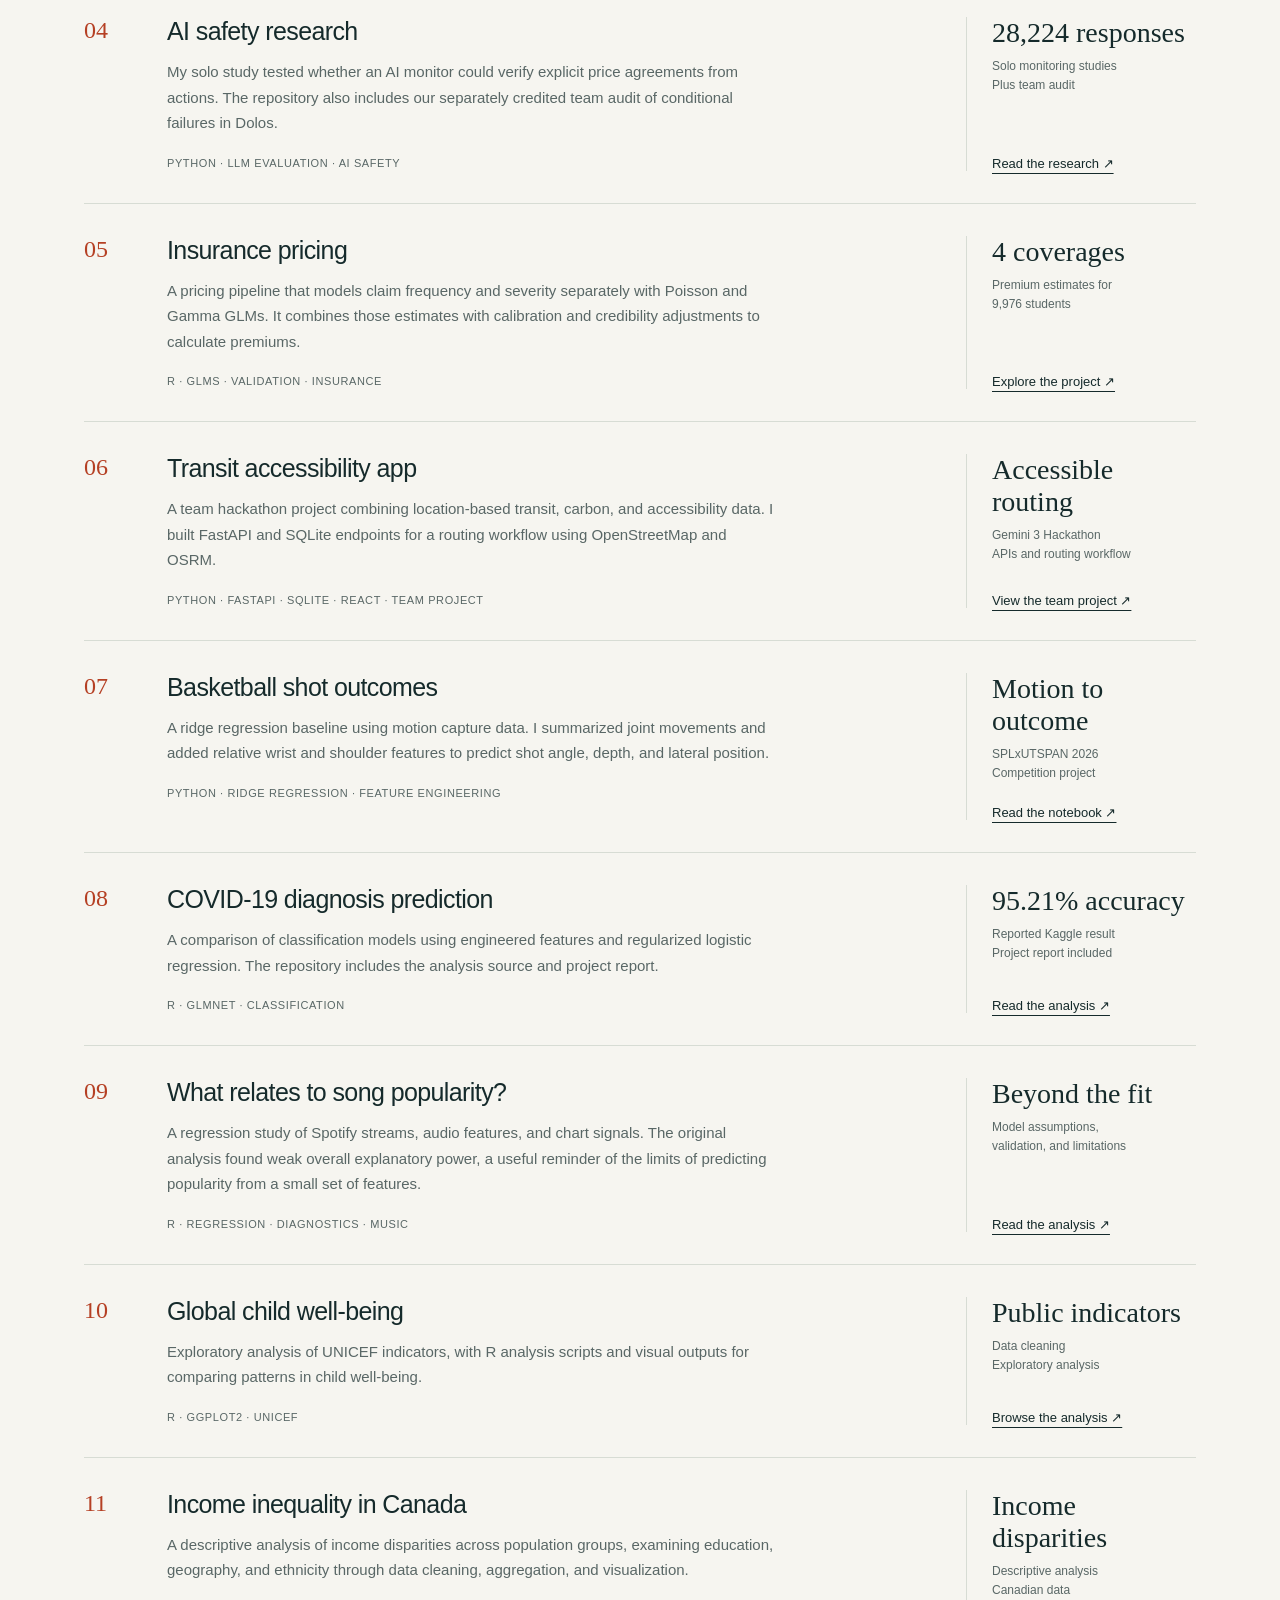
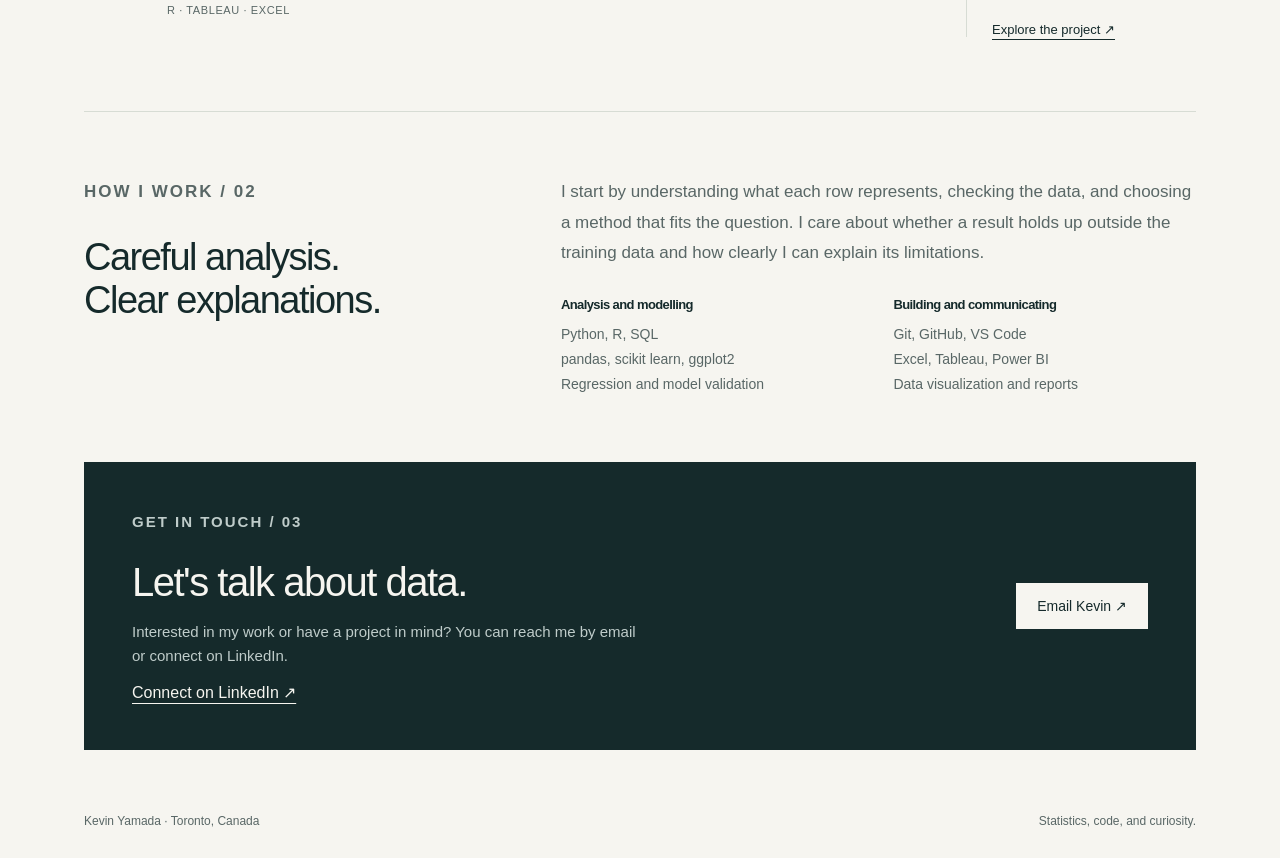
==== commit cfa5fca7: "Showcase WNBA and recent projects with source links and setup guide" ====
--- a/index.html
+++ b/index.html
@@ -1,32 +1,48 @@
 <!doctype html>
 <html lang="en">
 <head>
-<meta charset="utf-8"><meta name="viewport" content="width=device-width,initial-scale=1">
-<title>Where the WNBA chooses to shoot | Kevin Yamada</title>
-<meta name="description" content="Explore 38,535 WNBA shots, the sparse band inside the three point line, and what spatial models can actually predict.">
-<link rel="stylesheet" href="style.css">
+<meta charset="utf-8">
+<meta name="viewport" content="width=device-width,initial-scale=1">
+<meta name="description" content="Kevin Yamada is a Statistics and Mathematics student at the University of Toronto. Explore his work in data analysis, statistical modelling, and machine learning.">
+<title>Kevin Yamada | Data Portfolio</title>
+<style>
+:root{--paper:#f6f5f0;--ink:#152a2b;--muted:#596766;--line:#d7dcd4;--orange:#b54024;--green:#dce6da}*{box-sizing:border-box}html{scroll-behavior:smooth;scroll-padding-top:24px}body{margin:0;background:var(--paper);color:var(--ink);font-family:Arial,Helvetica,sans-serif}a{color:inherit;text-underline-offset:5px}a:focus-visible,button:focus-visible{outline:3px solid var(--orange);outline-offset:5px}header,main,footer{max-width:1200px;margin:auto;padding:0 44px}header{display:flex;align-items:center;justify-content:space-between;padding-top:28px;padding-bottom:28px;border-bottom:1px solid var(--line)}.brand{font-weight:700;font-size:21px;text-decoration:none;letter-spacing:-1px}.brand span{color:var(--orange)}nav{display:flex;gap:28px;font-size:14px}nav a{text-decoration:none}.hero{display:grid;grid-template-columns:1.6fr 1fr;gap:70px;padding:88px 0 76px}.eyebrow{text-transform:uppercase;letter-spacing:2px;font-size:11px;font-weight:700;margin:0 0 26px;color:var(--muted)}h1{font-size:clamp(52px,6.7vw,88px);font-weight:500;line-height:1.04;letter-spacing:-5px;margin:0 0 28px}h1 em{font-family:Georgia,serif;font-weight:400;color:var(--orange)}.intro{max-width:510px;line-height:1.7;font-size:18px;color:var(--muted)}.actions{display:flex;gap:24px;align-items:center;margin-top:32px}.button{display:inline-block;padding:15px 21px;background:var(--ink);color:white;text-decoration:none;font-size:14px}.textlink{font-size:14px}.note{background:var(--green);padding:35px;align-self:center;position:relative}.note:before{content:'';display:block;width:36px;height:4px;background:var(--orange);margin-bottom:30px}.note .name{font-family:Georgia,serif;font-size:35px;line-height:1.16;margin:0 0 22px}.note p{font-size:14px;line-height:1.7}.note dl{display:grid;grid-template-columns:90px 1fr;gap:12px;margin:28px 0 0;font-size:12px;border-top:1px solid #bac9b9;padding-top:24px}.note dt{color:var(--muted)}.note dd{margin:0}.sectionhead{display:flex;justify-content:space-between;align-items:end;border-top:1px solid var(--line);padding-top:38px;margin-bottom:32px;gap:30px}h2{font-size:38px;letter-spacing:-1.5px;font-weight:500;margin:0}.sectionhead p{max-width:330px;line-height:1.6;font-size:14px;color:var(--muted);margin:0}.filters{display:flex;gap:8px;flex-wrap:wrap;margin-bottom:28px}.filters button{border:1px solid var(--line);background:transparent;padding:9px 15px;font:inherit;font-size:12px;cursor:pointer;border-radius:30px;color:var(--ink)}.filters button[aria-pressed=true]{background:var(--ink);color:white;border-color:var(--ink)}.project{display:grid;grid-template-columns:55px 1fr 230px;gap:28px;border-top:1px solid var(--line);padding:32px 0}.project[hidden]{display:none}.number{font-family:Georgia,serif;font-size:24px;color:var(--orange)}h3{font-size:25px;letter-spacing:-.6px;font-weight:500;margin:0 0 13px}.project p{line-height:1.7;font-size:15px;color:var(--muted);margin:0 0 17px;max-width:610px}.tags{font-size:11px;letter-spacing:.6px;text-transform:uppercase;color:var(--muted)}.result{border-left:1px solid var(--line);padding-left:25px;display:flex;flex-direction:column;justify-content:space-between;align-items:flex-start;gap:22px}.result strong{font-family:Georgia,serif;font-size:28px;font-weight:400}.result small{display:block;font-size:12px;color:var(--muted);line-height:1.6;margin-top:8px}.result a{font-size:13px}.about{display:grid;grid-template-columns:1fr 1.6fr;gap:80px;border-top:1px solid var(--line);padding:65px 0;margin-top:42px}.about p{font-size:17px;line-height:1.8;color:var(--muted);margin:0 0 28px}.skills{display:grid;grid-template-columns:1fr 1fr;gap:30px}.skills h3{font-size:13px;font-weight:700;margin-bottom:10px}.skills p{font-size:14px;line-height:1.8;margin:0}.contact{background:var(--ink);color:var(--paper);padding:48px;display:flex;align-items:center;justify-content:space-between;gap:35px;margin-bottom:64px}.contact h2{font-size:40px;margin:0 0 15px}.contact p{line-height:1.6;color:#bfccca;max-width:520px;font-size:15px}.contact .button{background:var(--paper);color:var(--ink);white-space:nowrap}footer{padding-bottom:30px;display:flex;justify-content:space-between;color:var(--muted);font-size:12px;gap:24px}.skip{position:absolute;top:-60px;left:20px;background:white;padding:10px;z-index:10}.skip:focus{top:12px}@media(max-width:800px){header,main,footer{padding-left:24px;padding-right:24px}.hero{grid-template-columns:1fr;gap:35px;padding:52px 0}.note{max-width:100%}h1{letter-spacing:-3px}.project{grid-template-columns:30px 1fr;gap:15px}.result{grid-column:2;border:0;padding:0;flex-direction:row;align-items:center}.result strong{font-size:23px}.sectionhead{align-items:start;flex-direction:column;gap:15px}.about{grid-template-columns:1fr;gap:25px;padding:40px 0}.contact{padding:30px;flex-direction:column;align-items:start}.contact h2{font-size:32px}nav{gap:15px}.skills{gap:20px}footer{flex-direction:column;gap:10px}}@media(prefers-reduced-motion:reduce){html{scroll-behavior:auto}}
+</style>
 </head>
 <body>
-<a class="skip" href="#explore">Skip to the court</a>
-<header><a href="https://kevinyamada.github.io/">Kevin Yamada</a><span>Notes on women's basketball</span><a href="#methods">How it works ↗</a></header>
-<main>
-<section class="intro"><p class="kicker">WNBA · 2025 regular season · Research in progress</p><h1>Where the WNBA<br>chooses to <em>shoot.</em></h1><p class="lede">A shot chart tells two stories: where players shoot, and how often those shots go in. They are not the same story.</p><p class="byline">By Kevin Yamada · Updated November 13, 2026</p></section>
-<section id="explore" class="explore" aria-labelledby="explore-title"><div class="section-label"><span>01 / Explore the court</span><span>38,535 attempts · 286 games</span></div><h2 id="explore-title">Every square has a story.</h2><p>Hover or tap a square to see who scored the most field goal points there. Try a team, or change the size of the squares.</p>
-<div class="controls"><label>Colour by<select id="metric"><option value="attempts">Shot frequency</option><option value="rate">Observed make rate</option><option value="gp">Bayesian make probability</option></select></label><label>Team<select id="team"><option value="all">Whole league</option></select></label><label>Cell size<select id="size"><option value="1">1 foot</option><option value="2" selected>2 feet</option><option value="4">4 feet</option></select></label></div>
-<div class="court-layout"><div class="court-wrap"><svg id="court" viewBox="-8 -8 516 486" tabindex="0" role="img" aria-label="Interactive WNBA shot chart. Use arrow keys to explore squares, or hover and tap."></svg><div class="legend"><span id="legend-low">Fewer</span><span class="ramp" id="ramp"></span><span id="legend-high">More</span></div><p id="map-note" class="caption"></p></div><aside id="cell-info" aria-live="polite"><p class="kicker">A closer look</p><h3 id="cell-title">Pick a square.</h3><p id="cell-location">Hover, tap, or use the arrow keys on the court.</p><div class="cell-stats"><div><b id="cell-n">—</b><span>Attempts</span></div><div><b id="cell-k">—</b><span>Makes</span></div><div><b id="cell-points">—</b><span>FG points</span></div></div><p id="cell-rate"></p><p class="leader-label">Most field goal points in this square</p><ol id="leaders"></ol><p id="cell-caution" class="caption">A scoring total measures volume. It is not a ranking of shooting skill.</p><button type="button" id="unpin" hidden>Clear selection</button></aside></div>
-<p class="caption">38,441 attempts are on this half court; 94 longer attempts remain in the season totals. Free throws are excluded. Coordinates are recorded in whole feet. Joint leaders are shown. On mobile, tap to select a square.</p>
-<noscript><p>This interactive chart needs JavaScript. <a href="https://github.com/kevinyamada/wnba-shot-atlas/blob/main/research/summary.md">Read the results as text.</a></p></noscript><p id="load-error" hidden>Unable to load the chart. Please reload, or read the linked research notes.</p>
+<a class="skip" href="#main">Skip to content</a>
+<header><a class="brand" href="#">KY<span>.</span></a><nav aria-label="Main navigation"><a href="#work">Work</a><a href="#about">About</a><a href="#contact">Contact</a></nav></header>
+<main id="main">
+<section class="hero" aria-labelledby="title"><div><p class="eyebrow">Statistics · Mathematics · Toronto</p><h1 id="title">Making sense<br>of <em>messy data.</em></h1><p class="intro">I'm Kevin Yamada, a University of Toronto student interested in data analytics, statistical modelling, and machine learning.</p><div class="actions"><a class="button" href="#work">Explore my work ↗</a><a class="textlink" href="https://github.com/kevinyamada">GitHub ↗</a></div></div><aside class="note" aria-label="About Kevin"><p class="eyebrow">A little about me</p><p class="name">Kevin<br>Yamada</p><p>I like working through a question from the raw data to a result I can explain. My projects cover healthcare, housing, insurance, AI safety, and sports.</p><dl><dt>Studying</dt><dd>Statistics &amp; Mathematics</dd><dt>University</dt><dd>University of Toronto</dd><dt>Working with</dt><dd>Python, R, and SQL</dd></dl></aside></section>
+<section id="work" aria-labelledby="worktitle"><div class="sectionhead"><div><p class="eyebrow">Selected projects / 01</p><h2 id="worktitle">Questions into projects.</h2></div><p>Interactive work, research, and competition projects, with code and reports linked below.</p></div><div class="filters" aria-label="Filter projects"><button type="button" data-filter="all" aria-pressed="true">All work</button><button type="button" data-filter="ml" aria-pressed="false">Machine learning</button><button type="button" data-filter="stats" aria-pressed="false">Statistical modelling</button></div><p id="count" class="eyebrow" aria-live="polite">11 projects</p>
+<article class="project" data-category="stats"><span class="number">01</span><div><h3>WNBA Shot Atlas</h3><p>An interactive study of 2025 WNBA shooting locations, make rates, and field goal scoring. The research compares spatial models with temporal evaluation and buffered spatial validation.</p><span class="tags">Python · JavaScript · Spatial statistics</span></div><div class="result"><div><strong>38,535 attempts</strong><small>Interactive court explorer<br>Methods and audit included</small></div><a href="https://kevinyamada.github.io/wnba/">Explore the live app ↗</a></div></article>
+<article class="project" data-category="ml"><span class="number">02</span><div><h3>Diabetes follow-up risk</h3><p>Our DataFest team used healthcare encounter data and a random forest to study gaps in patient care across 20,409 journeys. We grouped journeys into risk tiers to explain where outreach could be useful.</p><span class="tags">R · DuckDB · Random forest · Team project</span></div><div class="result"><div><strong>DataFest 2026</strong><small>Finalist project<br>Team Fourcast</small></div><a href="https://github.com/kevinyamada/Datafest2026">View code and report ↗</a></div></article>
+<article class="project" data-category="ml"><span class="number">03</span><div><h3>Toronto home price prediction</h3><p>Our SSU Data Dash project predicts synthetic Toronto home prices with and without asking prices. Chronological evaluation compares tree models and spline regression; the report explains data and evaluation limits.</p><span class="tags">Python · LightGBM · CatBoost · Team project</span></div><div class="result"><div><strong>Two pricing tasks</strong><small>Synthetic housing data<br>Report and presentation</small></div><a href="https://github.com/kevinyamada/datadash-submission">Read the submission ↗</a></div></article>
+<article class="project" data-category="ml"><span class="number">04</span><div><h3>AI safety research</h3><p>My solo study tested whether an AI monitor could verify explicit price agreements from actions. The repository also includes our separately credited team audit of conditional failures in Dolos.</p><span class="tags">Python · LLM evaluation · AI safety</span></div><div class="result"><div><strong>28,224 responses</strong><small>Solo monitoring studies<br>Plus team audit</small></div><a href="https://github.com/kevinyamada/ai-collusion-sprint-2026">Read the research ↗</a></div></article>
+<article class="project" data-category="stats"><span class="number">05</span><div><h3>Insurance pricing</h3><p>A pricing pipeline that models claim frequency and severity separately with Poisson and Gamma GLMs. It combines those estimates with calibration and credibility adjustments to calculate premiums.</p><span class="tags">R · GLMs · Validation · Insurance</span></div><div class="result"><div><strong>4 coverages</strong><small>Premium estimates for<br>9,976 students</small></div><a href="https://github.com/kevinyamada/CAS-Predictive-Modeling-Case-Competition-Pricing-Model">Explore the project ↗</a></div></article>
+<article class="project" data-category="ml"><span class="number">06</span><div><h3>Transit accessibility app</h3><p>A team hackathon project combining location-based transit, carbon, and accessibility data. I built FastAPI and SQLite endpoints for a routing workflow using OpenStreetMap and OSRM.</p><span class="tags">Python · FastAPI · SQLite · React · Team project</span></div><div class="result"><div><strong>Accessible routing</strong><small>Gemini 3 Hackathon<br>APIs and routing workflow</small></div><a href="https://github.com/kimbi12/transit-accessibility-app">View the team project ↗</a></div></article>
+<article class="project" data-category="ml"><span class="number">07</span><div><h3>Basketball shot outcomes</h3><p>A ridge regression baseline using motion capture data. I summarized joint movements and added relative wrist and shoulder features to predict shot angle, depth, and lateral position.</p><span class="tags">Python · Ridge regression · Feature engineering</span></div><div class="result"><div><strong>Motion to outcome</strong><small>SPLxUTSPAN 2026<br>Competition project</small></div><a href="https://github.com/kevinyamada/basketball-shot-outcome-prediction">Read the notebook ↗</a></div></article>
+<article class="project" data-category="ml"><span class="number">08</span><div><h3>COVID-19 diagnosis prediction</h3><p>A comparison of classification models using engineered features and regularized logistic regression. The repository includes the analysis source and project report.</p><span class="tags">R · glmnet · Classification</span></div><div class="result"><div><strong>95.21% accuracy</strong><small>Reported Kaggle result<br>Project report included</small></div><a href="https://github.com/kevinyamada/covid-diagnosis-prediction">Read the analysis ↗</a></div></article>
+<article class="project" data-category="stats"><span class="number">09</span><div><h3>What relates to song popularity?</h3><p>A regression study of Spotify streams, audio features, and chart signals. The original analysis found weak overall explanatory power, a useful reminder of the limits of predicting popularity from a small set of features.</p><span class="tags">R · Regression · Diagnostics · Music</span></div><div class="result"><div><strong>Beyond the fit</strong><small>Model assumptions,<br>validation, and limitations</small></div><a href="https://github.com/kevinyamada/spotify-streaming-analysis">Read the analysis ↗</a></div></article>
+<article class="project" data-category="stats"><span class="number">10</span><div><h3>Global child well-being</h3><p>Exploratory analysis of UNICEF indicators, with R analysis scripts and visual outputs for comparing patterns in child well-being.</p><span class="tags">R · ggplot2 · UNICEF</span></div><div class="result"><div><strong>Public indicators</strong><small>Data cleaning<br>Exploratory analysis</small></div><a href="https://github.com/kevinyamada/Global-Child-Well-Being-Analysis">Browse the analysis ↗</a></div></article>
+<article class="project" data-category="stats"><span class="number">11</span><div><h3>Income inequality in Canada</h3><p>A descriptive analysis of income disparities across population groups, examining education, geography, and ethnicity through data cleaning, aggregation, and visualization.</p><span class="tags">R · Tableau · Excel</span></div><div class="result"><div><strong>Income disparities</strong><small>Descriptive analysis<br>Canadian data</small></div><a href="https://github.com/kevinyamada/The-Ethnicity-Tax-Income-Inequality-in-Canada">Explore the project ↗</a></div></article>
 </section>
-<section class="band-story" aria-labelledby="band-title"><div><p class="kicker">02 / The sparse band</p><h2 id="band-title">Close to three.<br> Still worth two.</h2><p>There are far fewer attempts just inside the three point line than just outside it. These long two point shots offer less reward than a nearby three.</p><p class="finding"><strong>8×</strong><span>higher shot density in the two foot band outside the line</span></p><p class="caption">508 attempts inside versus 4,380 outside, adjusted for area. Game bootstrap interval: 7.27 to 8.83×. This describes shot selection; it does not prove that players stepped backwards.</p></div><figure><svg id="band" viewBox="0 0 480 320" role="img" aria-label="Shot density drops just inside the three point line and rises outside it"></svg><figcaption>Negative distance is inside the line. Points exactly on the line enter the first outside bar, but are excluded from the 8× comparison.</figcaption></figure></section>
-<section id="models"><p class="kicker">03 / Predicting makes</p><h2>A smoother map needs an honest test.</h2><p>A Bayesian model shares information between nearby locations. Player effects let shooters differ, while keeping estimates for players with few shots closer to the league distribution.</p><p>The earlier GP fits passed their sampling checks. That tells us the computation behaved well, not that the model must be right. We also need predictions on games the model did not fit.</p>
-<div class="results-head"><label>Evaluation<select id="evaluation"><option value="validation">Validation · Aug 10 to 26</option><option value="test">Later games · Aug 27 onward</option><option value="playoffs">Playoffs</option></select></label><span>Lower Brier score is better</span></div><div class="table-scroll"><table><thead><tr><th>Model</th><th>Brier score</th><th>Log loss</th></tr></thead><tbody id="results"></tbody></table></div><p id="result-note" class="caption"></p>
-<p class="small">The equal weight ensemble has the lowest error in the later regular season sample. The gain is small, and that sample has already been inspected during development. It is a benchmark result, not proof of performance in a new season.</p>
-</section>
-<section id="methods"><p class="kicker">04 / The spatial part</p><h2>What if we hide part of the court?</h2><p>Predicting a new game and predicting in an unseen area are different tasks. For the spatial check, we hold out one of four court regions, then remove training shots close to the held out region. Increasing this buffer makes the test stricter.</p>
-<div class="method-layout"><div><div class="controls compact"><label>Show<select id="geometry"><option value="buffer">Spatial validation</option><option value="mesh">SPDE mesh</option><option value="variogram">Residual variogram</option></select></label><label id="buffer-label">Buffer<select id="buffer"><option value="0">0 feet</option><option value="2" selected>2 feet</option><option value="4">4 feet</option></select></label></div><svg id="geometry-chart" viewBox="0 0 500 380" role="img" aria-label="Spatial validation regions, mesh, or variogram"></svg><p id="geometry-note" class="caption"></p></div><div class="method-copy"><h3>The theory, in plain language</h3><p><strong>Prior → data → posterior.</strong> A prior says which surfaces are plausible before observing shots. The binomial likelihood describes makes out of attempts. Their combination gives a posterior distribution.</p><p><strong>IDW and kriging.</strong> IDW averages nearby estimated rates. Kriging uses spatial covariance; universal kriging also includes a distance trend. These are comparison methods here, not full Bayesian shot models.</p><p><strong>SPDE and the mesh.</strong> A smooth random field is represented by values on a triangular mesh. Our binomial SPDE fit uses a fast conditional Laplace approximation. Its uncertainty is narrower in scope than the GP's full posterior.</p><p><strong>Ensemble.</strong> Average the distance baseline, SPDE, and context boosting predictions. Extra complexity only helps if evaluation supports it.</p></div></div>
-<details><summary>Spatial validation results and important limits</summary><div class="table-scroll"><table><thead><tr><th>Model</th><th>0 ft buffer</th><th>2 ft buffer</th><th>4 ft buffer</th></tr></thead><tbody id="spatial-results"></tbody></table></div><p class="caption">Pooled Brier scores across four folds, weighted by shot counts. This diagnostic uses the early season training sample. Settings are fixed before fitting each spatial fold. Games can occur on both sides: it tests location transfer, not future game performance. Buffers are a sensitivity study, not a claim that all dependence ends after four feet.</p><p>Mesh refinement changed some local SPDE predictions. The mesh is an approximation, not a physical boundary on the court. Kriging's transformed rate likelihood is also an approximation. See the methods note for parameter choices and checks.</p></details>
-</section>
-<section class="ending"><h2>What this still cannot tell us</h2><p>A make probability is conditional on a shot being taken. Expected threat also needs reliable possessions and nonshot actions. The updated source passes the score sequence check, but possessions still need validation. A play by play feed does not record every pass and movement, so ten rows are not necessarily ten basketball actions.</p><p class="small">This is an exploratory WNBA study, not an official league product or a definitive player ranking. The public release was checked against saved game, team, and player region totals. Raw player tracking and defensive pressure are not available.</p></section>
-<footer><div><a href="https://github.com/kevinyamada/wnba-shot-atlas/blob/main/research/summary.md">Full methods and audit ↗</a><a href="https://github.com/kevinyamada/kevinyamada.github.io/tree/main/wnba/research">Code and results ↗</a></div><p>Inspired by <a href="https://karun.in/blog/expected-threat.html">Karun Singh's interactive xT article</a>, <a href="https://soccermatics.medium.com/explaining-expected-threat-cbc775d97935">David Sumpter's explanation</a>, and <a href="https://www.pymc-labs.com/blog-posts/bayesian-spatial-modeling-for-evaluating-hockey-goaltending-performance">PyMC Labs' spatial hockey model</a>. Data: <a href="https://github.com/sportsdataverse/wehoop-wnba-data">wehoop / ESPN</a>.</p><p>Kevin Yamada · University of Toronto · Independent research notes</p></footer>
-</main><script src="app.js"></script>
-</body></html>
+<section class="about" id="about" aria-labelledby="abouttitle"><div><p class="eyebrow">How I work / 02</p><h2 id="abouttitle">Careful analysis.<br>Clear explanations.</h2></div><div><p>I start by understanding what each row represents, checking the data, and choosing a method that fits the question. I care about whether a result holds up outside the training data and how clearly I can explain its limitations.</p><div class="skills"><div><h3>Analysis and modelling</h3><p>Python, R, SQL<br>pandas, scikit learn, ggplot2<br>Regression and model validation</p></div><div><h3>Building and communicating</h3><p>Git, GitHub, VS Code<br>Excel, Tableau, Power BI<br>Data visualization and reports</p></div></div></div></section>
+<section class="contact" id="contact" aria-labelledby="contacttitle"><div><p class="eyebrow" style="color:#bfccca">Get in touch / 03</p><h2 id="contacttitle">Let's talk about data.</h2><p>Interested in my work or have a project in mind? You can reach me by email or connect on LinkedIn.</p><a href="https://www.linkedin.com/in/kevinyamada-uoft/">Connect on LinkedIn ↗</a></div><a class="button" href="mailto:kevinyamada.ky@gmail.com">Email Kevin ↗</a></section>
+</main>
+<footer><span>Kevin Yamada · Toronto, Canada</span><span>Statistics, code, and curiosity.</span></footer>
+<script>
+const buttons=document.querySelectorAll('[data-filter]');
+const projects=document.querySelectorAll('.project');
+buttons.forEach(button=>button.addEventListener('click',()=>{
+  buttons.forEach(item=>item.setAttribute('aria-pressed',String(item===button)));
+  let count=0;
+  projects.forEach(project=>{
+    project.hidden=button.dataset.filter!=='all'&&project.dataset.category!==button.dataset.filter;
+    if(!project.hidden) count++;
+  });
+  document.querySelector('#count').textContent=count+' projects';
+}));
+</script>
+</body>
+</html>
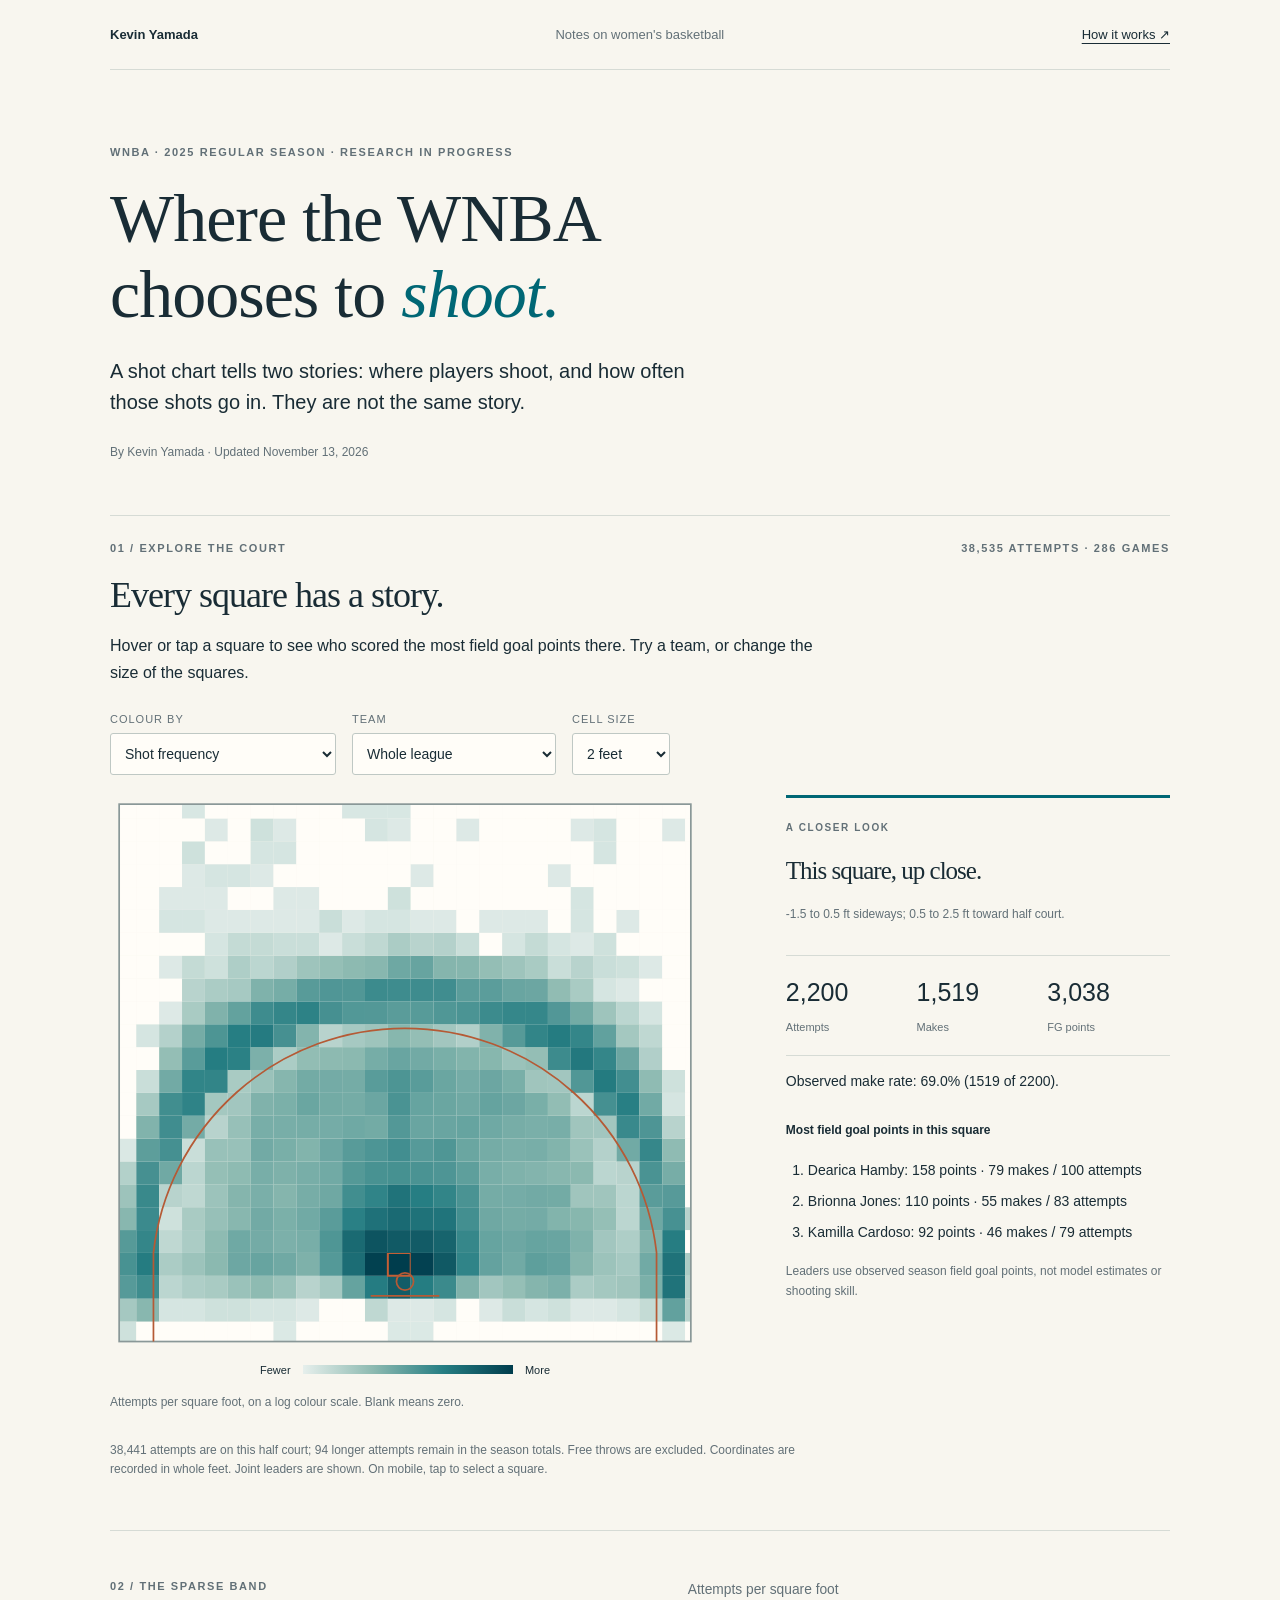
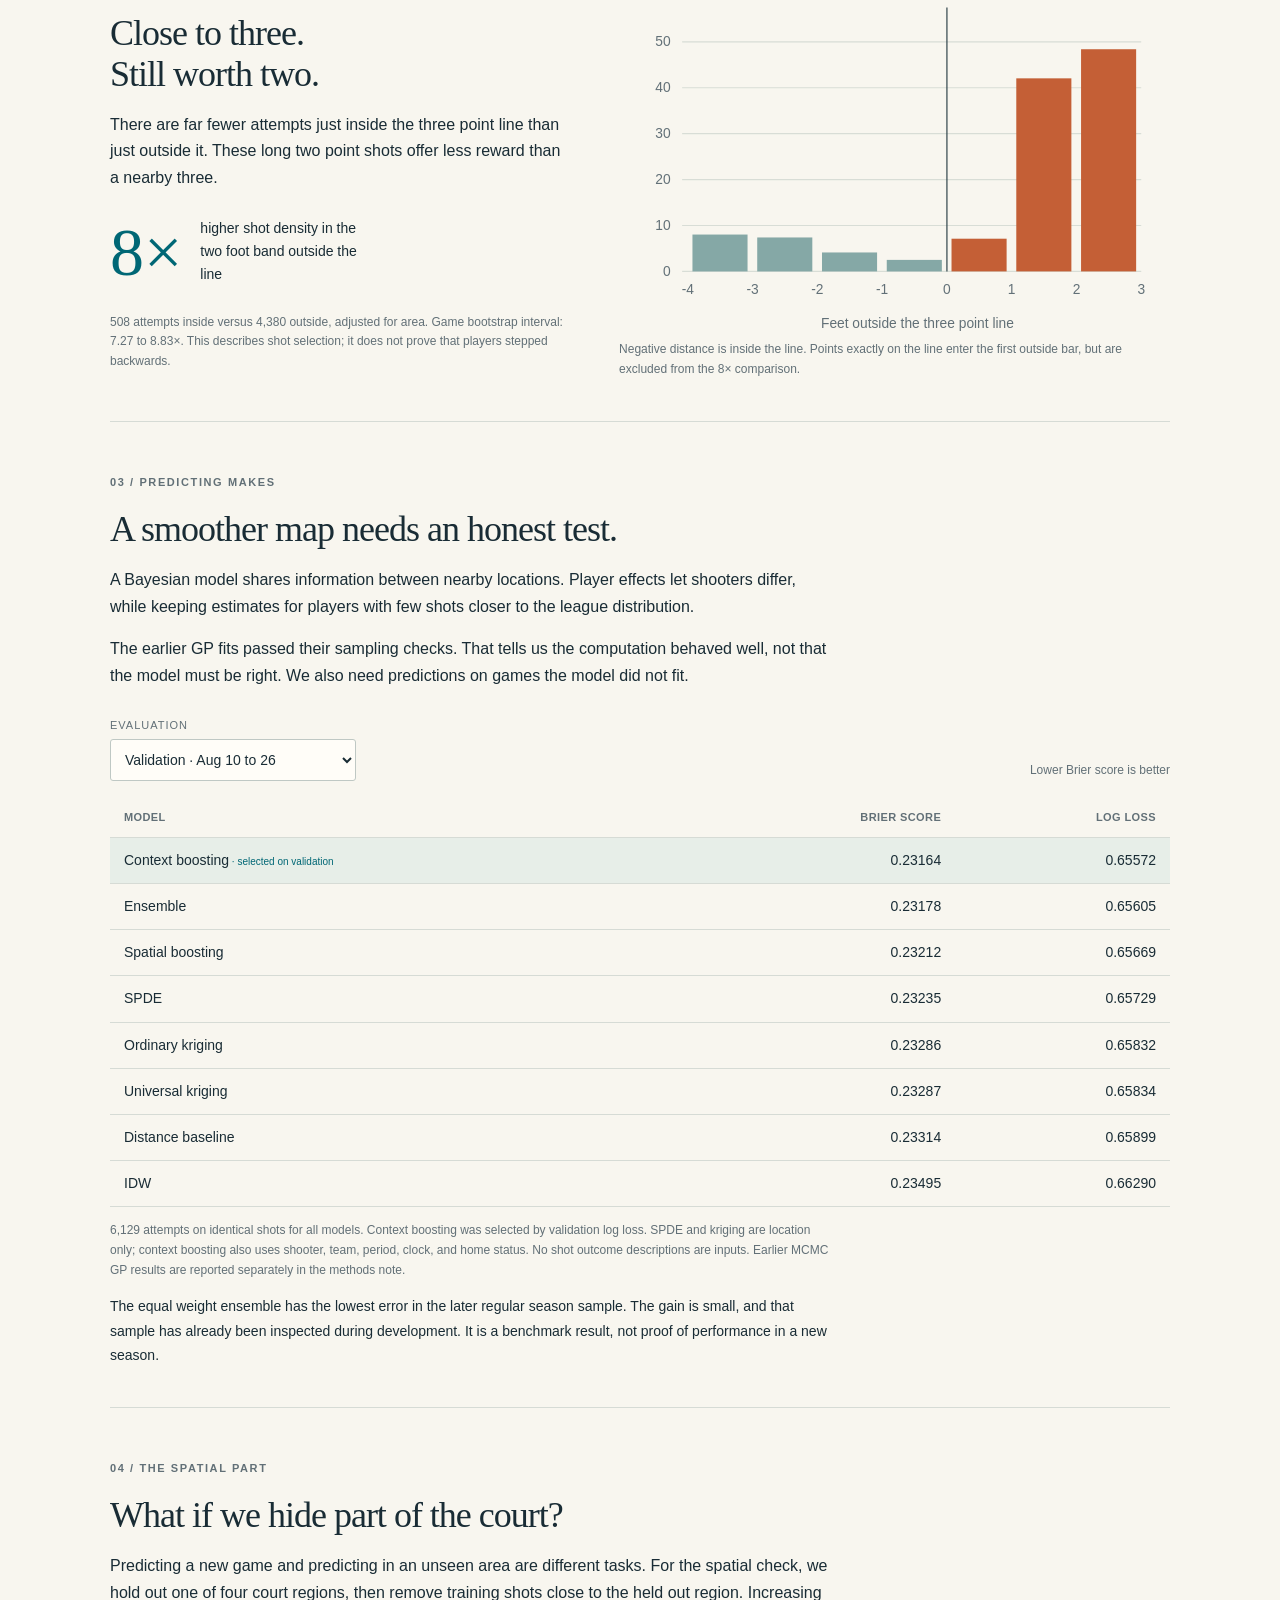
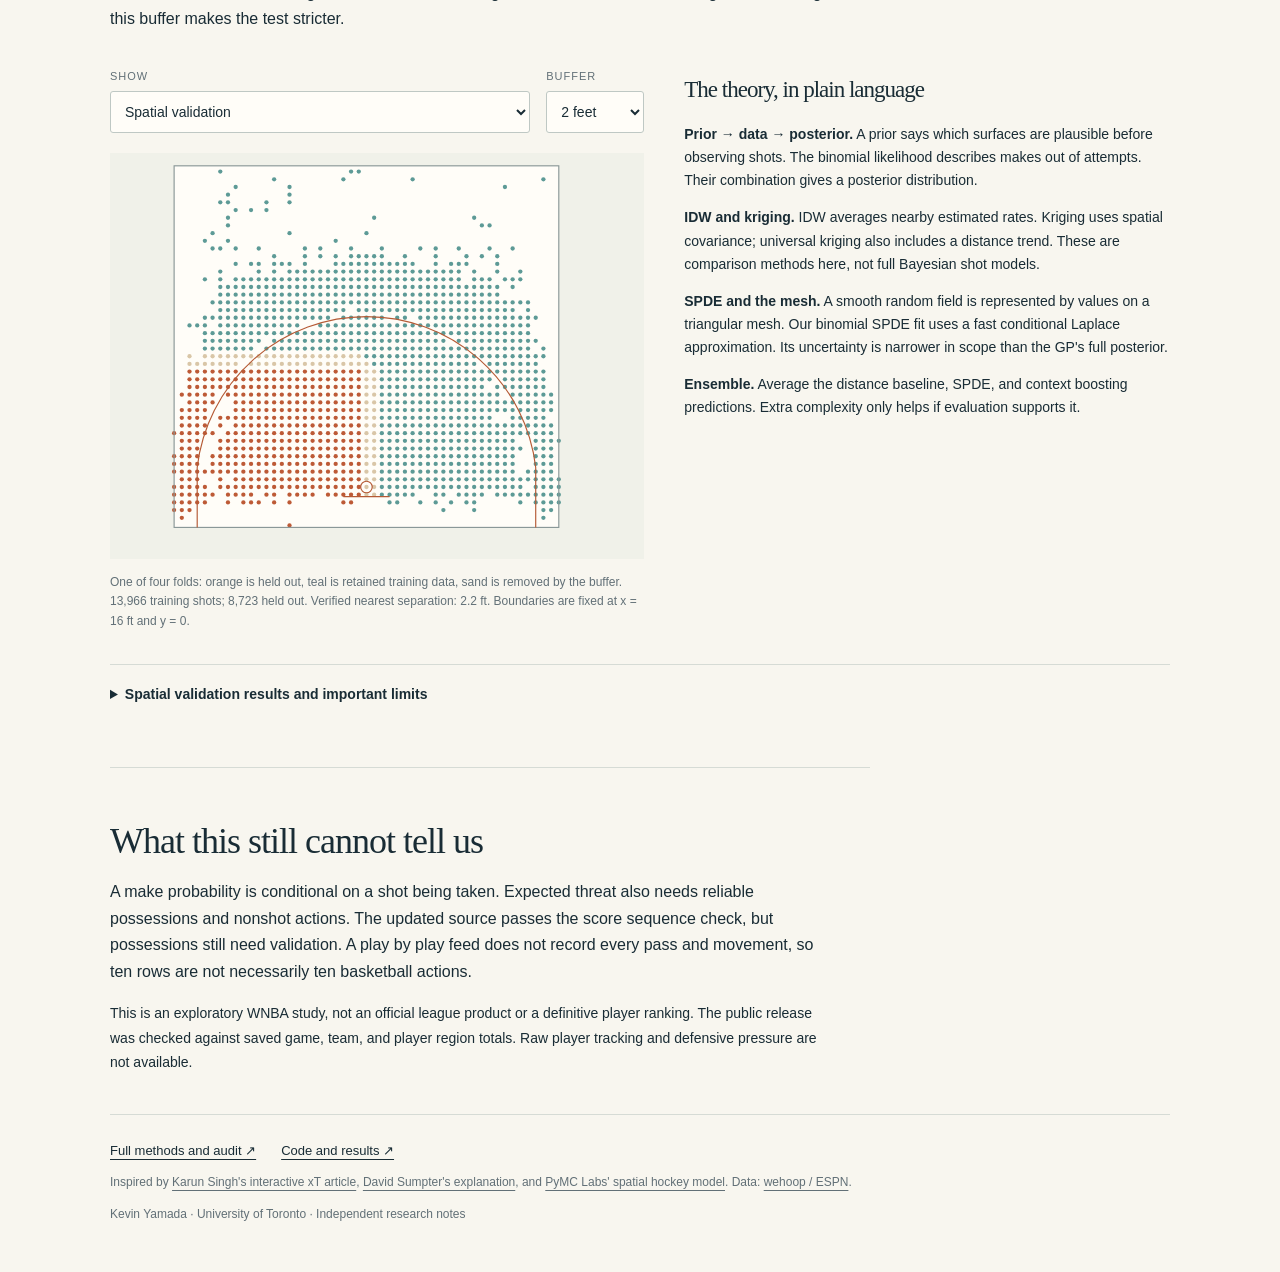
==== commit 5311bc0d: "Point source links at the prepared standalone branch" ====
--- a/index.html
+++ b/index.html
@@ -1,48 +1,32 @@
 <!doctype html>
 <html lang="en">
 <head>
-<meta charset="utf-8">
-<meta name="viewport" content="width=device-width,initial-scale=1">
-<meta name="description" content="Kevin Yamada is a Statistics and Mathematics student at the University of Toronto. Explore his work in data analysis, statistical modelling, and machine learning.">
-<title>Kevin Yamada | Data Portfolio</title>
-<style>
-:root{--paper:#f6f5f0;--ink:#152a2b;--muted:#596766;--line:#d7dcd4;--orange:#b54024;--green:#dce6da}*{box-sizing:border-box}html{scroll-behavior:smooth;scroll-padding-top:24px}body{margin:0;background:var(--paper);color:var(--ink);font-family:Arial,Helvetica,sans-serif}a{color:inherit;text-underline-offset:5px}a:focus-visible,button:focus-visible{outline:3px solid var(--orange);outline-offset:5px}header,main,footer{max-width:1200px;margin:auto;padding:0 44px}header{display:flex;align-items:center;justify-content:space-between;padding-top:28px;padding-bottom:28px;border-bottom:1px solid var(--line)}.brand{font-weight:700;font-size:21px;text-decoration:none;letter-spacing:-1px}.brand span{color:var(--orange)}nav{display:flex;gap:28px;font-size:14px}nav a{text-decoration:none}.hero{display:grid;grid-template-columns:1.6fr 1fr;gap:70px;padding:88px 0 76px}.eyebrow{text-transform:uppercase;letter-spacing:2px;font-size:11px;font-weight:700;margin:0 0 26px;color:var(--muted)}h1{font-size:clamp(52px,6.7vw,88px);font-weight:500;line-height:1.04;letter-spacing:-5px;margin:0 0 28px}h1 em{font-family:Georgia,serif;font-weight:400;color:var(--orange)}.intro{max-width:510px;line-height:1.7;font-size:18px;color:var(--muted)}.actions{display:flex;gap:24px;align-items:center;margin-top:32px}.button{display:inline-block;padding:15px 21px;background:var(--ink);color:white;text-decoration:none;font-size:14px}.textlink{font-size:14px}.note{background:var(--green);padding:35px;align-self:center;position:relative}.note:before{content:'';display:block;width:36px;height:4px;background:var(--orange);margin-bottom:30px}.note .name{font-family:Georgia,serif;font-size:35px;line-height:1.16;margin:0 0 22px}.note p{font-size:14px;line-height:1.7}.note dl{display:grid;grid-template-columns:90px 1fr;gap:12px;margin:28px 0 0;font-size:12px;border-top:1px solid #bac9b9;padding-top:24px}.note dt{color:var(--muted)}.note dd{margin:0}.sectionhead{display:flex;justify-content:space-between;align-items:end;border-top:1px solid var(--line);padding-top:38px;margin-bottom:32px;gap:30px}h2{font-size:38px;letter-spacing:-1.5px;font-weight:500;margin:0}.sectionhead p{max-width:330px;line-height:1.6;font-size:14px;color:var(--muted);margin:0}.filters{display:flex;gap:8px;flex-wrap:wrap;margin-bottom:28px}.filters button{border:1px solid var(--line);background:transparent;padding:9px 15px;font:inherit;font-size:12px;cursor:pointer;border-radius:30px;color:var(--ink)}.filters button[aria-pressed=true]{background:var(--ink);color:white;border-color:var(--ink)}.project{display:grid;grid-template-columns:55px 1fr 230px;gap:28px;border-top:1px solid var(--line);padding:32px 0}.project[hidden]{display:none}.number{font-family:Georgia,serif;font-size:24px;color:var(--orange)}h3{font-size:25px;letter-spacing:-.6px;font-weight:500;margin:0 0 13px}.project p{line-height:1.7;font-size:15px;color:var(--muted);margin:0 0 17px;max-width:610px}.tags{font-size:11px;letter-spacing:.6px;text-transform:uppercase;color:var(--muted)}.result{border-left:1px solid var(--line);padding-left:25px;display:flex;flex-direction:column;justify-content:space-between;align-items:flex-start;gap:22px}.result strong{font-family:Georgia,serif;font-size:28px;font-weight:400}.result small{display:block;font-size:12px;color:var(--muted);line-height:1.6;margin-top:8px}.result a{font-size:13px}.about{display:grid;grid-template-columns:1fr 1.6fr;gap:80px;border-top:1px solid var(--line);padding:65px 0;margin-top:42px}.about p{font-size:17px;line-height:1.8;color:var(--muted);margin:0 0 28px}.skills{display:grid;grid-template-columns:1fr 1fr;gap:30px}.skills h3{font-size:13px;font-weight:700;margin-bottom:10px}.skills p{font-size:14px;line-height:1.8;margin:0}.contact{background:var(--ink);color:var(--paper);padding:48px;display:flex;align-items:center;justify-content:space-between;gap:35px;margin-bottom:64px}.contact h2{font-size:40px;margin:0 0 15px}.contact p{line-height:1.6;color:#bfccca;max-width:520px;font-size:15px}.contact .button{background:var(--paper);color:var(--ink);white-space:nowrap}footer{padding-bottom:30px;display:flex;justify-content:space-between;color:var(--muted);font-size:12px;gap:24px}.skip{position:absolute;top:-60px;left:20px;background:white;padding:10px;z-index:10}.skip:focus{top:12px}@media(max-width:800px){header,main,footer{padding-left:24px;padding-right:24px}.hero{grid-template-columns:1fr;gap:35px;padding:52px 0}.note{max-width:100%}h1{letter-spacing:-3px}.project{grid-template-columns:30px 1fr;gap:15px}.result{grid-column:2;border:0;padding:0;flex-direction:row;align-items:center}.result strong{font-size:23px}.sectionhead{align-items:start;flex-direction:column;gap:15px}.about{grid-template-columns:1fr;gap:25px;padding:40px 0}.contact{padding:30px;flex-direction:column;align-items:start}.contact h2{font-size:32px}nav{gap:15px}.skills{gap:20px}footer{flex-direction:column;gap:10px}}@media(prefers-reduced-motion:reduce){html{scroll-behavior:auto}}
-</style>
+<meta charset="utf-8"><meta name="viewport" content="width=device-width,initial-scale=1">
+<title>Where the WNBA chooses to shoot | Kevin Yamada</title>
+<meta name="description" content="Explore 38,535 WNBA shots, the sparse band inside the three point line, and what spatial models can actually predict.">
+<link rel="stylesheet" href="style.css">
 </head>
 <body>
-<a class="skip" href="#main">Skip to content</a>
-<header><a class="brand" href="#">KY<span>.</span></a><nav aria-label="Main navigation"><a href="#work">Work</a><a href="#about">About</a><a href="#contact">Contact</a></nav></header>
-<main id="main">
-<section class="hero" aria-labelledby="title"><div><p class="eyebrow">Statistics · Mathematics · Toronto</p><h1 id="title">Making sense<br>of <em>messy data.</em></h1><p class="intro">I'm Kevin Yamada, a University of Toronto student interested in data analytics, statistical modelling, and machine learning.</p><div class="actions"><a class="button" href="#work">Explore my work ↗</a><a class="textlink" href="https://github.com/kevinyamada">GitHub ↗</a></div></div><aside class="note" aria-label="About Kevin"><p class="eyebrow">A little about me</p><p class="name">Kevin<br>Yamada</p><p>I like working through a question from the raw data to a result I can explain. My projects cover healthcare, housing, insurance, AI safety, and sports.</p><dl><dt>Studying</dt><dd>Statistics &amp; Mathematics</dd><dt>University</dt><dd>University of Toronto</dd><dt>Working with</dt><dd>Python, R, and SQL</dd></dl></aside></section>
-<section id="work" aria-labelledby="worktitle"><div class="sectionhead"><div><p class="eyebrow">Selected projects / 01</p><h2 id="worktitle">Questions into projects.</h2></div><p>Interactive work, research, and competition projects, with code and reports linked below.</p></div><div class="filters" aria-label="Filter projects"><button type="button" data-filter="all" aria-pressed="true">All work</button><button type="button" data-filter="ml" aria-pressed="false">Machine learning</button><button type="button" data-filter="stats" aria-pressed="false">Statistical modelling</button></div><p id="count" class="eyebrow" aria-live="polite">11 projects</p>
-<article class="project" data-category="stats"><span class="number">01</span><div><h3>WNBA Shot Atlas</h3><p>An interactive study of 2025 WNBA shooting locations, make rates, and field goal scoring. The research compares spatial models with temporal evaluation and buffered spatial validation.</p><span class="tags">Python · JavaScript · Spatial statistics</span></div><div class="result"><div><strong>38,535 attempts</strong><small>Interactive court explorer<br>Methods and audit included</small></div><a href="https://kevinyamada.github.io/wnba/">Explore the live app ↗</a></div></article>
-<article class="project" data-category="ml"><span class="number">02</span><div><h3>Diabetes follow-up risk</h3><p>Our DataFest team used healthcare encounter data and a random forest to study gaps in patient care across 20,409 journeys. We grouped journeys into risk tiers to explain where outreach could be useful.</p><span class="tags">R · DuckDB · Random forest · Team project</span></div><div class="result"><div><strong>DataFest 2026</strong><small>Finalist project<br>Team Fourcast</small></div><a href="https://github.com/kevinyamada/Datafest2026">View code and report ↗</a></div></article>
-<article class="project" data-category="ml"><span class="number">03</span><div><h3>Toronto home price prediction</h3><p>Our SSU Data Dash project predicts synthetic Toronto home prices with and without asking prices. Chronological evaluation compares tree models and spline regression; the report explains data and evaluation limits.</p><span class="tags">Python · LightGBM · CatBoost · Team project</span></div><div class="result"><div><strong>Two pricing tasks</strong><small>Synthetic housing data<br>Report and presentation</small></div><a href="https://github.com/kevinyamada/datadash-submission">Read the submission ↗</a></div></article>
-<article class="project" data-category="ml"><span class="number">04</span><div><h3>AI safety research</h3><p>My solo study tested whether an AI monitor could verify explicit price agreements from actions. The repository also includes our separately credited team audit of conditional failures in Dolos.</p><span class="tags">Python · LLM evaluation · AI safety</span></div><div class="result"><div><strong>28,224 responses</strong><small>Solo monitoring studies<br>Plus team audit</small></div><a href="https://github.com/kevinyamada/ai-collusion-sprint-2026">Read the research ↗</a></div></article>
-<article class="project" data-category="stats"><span class="number">05</span><div><h3>Insurance pricing</h3><p>A pricing pipeline that models claim frequency and severity separately with Poisson and Gamma GLMs. It combines those estimates with calibration and credibility adjustments to calculate premiums.</p><span class="tags">R · GLMs · Validation · Insurance</span></div><div class="result"><div><strong>4 coverages</strong><small>Premium estimates for<br>9,976 students</small></div><a href="https://github.com/kevinyamada/CAS-Predictive-Modeling-Case-Competition-Pricing-Model">Explore the project ↗</a></div></article>
-<article class="project" data-category="ml"><span class="number">06</span><div><h3>Transit accessibility app</h3><p>A team hackathon project combining location-based transit, carbon, and accessibility data. I built FastAPI and SQLite endpoints for a routing workflow using OpenStreetMap and OSRM.</p><span class="tags">Python · FastAPI · SQLite · React · Team project</span></div><div class="result"><div><strong>Accessible routing</strong><small>Gemini 3 Hackathon<br>APIs and routing workflow</small></div><a href="https://github.com/kimbi12/transit-accessibility-app">View the team project ↗</a></div></article>
-<article class="project" data-category="ml"><span class="number">07</span><div><h3>Basketball shot outcomes</h3><p>A ridge regression baseline using motion capture data. I summarized joint movements and added relative wrist and shoulder features to predict shot angle, depth, and lateral position.</p><span class="tags">Python · Ridge regression · Feature engineering</span></div><div class="result"><div><strong>Motion to outcome</strong><small>SPLxUTSPAN 2026<br>Competition project</small></div><a href="https://github.com/kevinyamada/basketball-shot-outcome-prediction">Read the notebook ↗</a></div></article>
-<article class="project" data-category="ml"><span class="number">08</span><div><h3>COVID-19 diagnosis prediction</h3><p>A comparison of classification models using engineered features and regularized logistic regression. The repository includes the analysis source and project report.</p><span class="tags">R · glmnet · Classification</span></div><div class="result"><div><strong>95.21% accuracy</strong><small>Reported Kaggle result<br>Project report included</small></div><a href="https://github.com/kevinyamada/covid-diagnosis-prediction">Read the analysis ↗</a></div></article>
-<article class="project" data-category="stats"><span class="number">09</span><div><h3>What relates to song popularity?</h3><p>A regression study of Spotify streams, audio features, and chart signals. The original analysis found weak overall explanatory power, a useful reminder of the limits of predicting popularity from a small set of features.</p><span class="tags">R · Regression · Diagnostics · Music</span></div><div class="result"><div><strong>Beyond the fit</strong><small>Model assumptions,<br>validation, and limitations</small></div><a href="https://github.com/kevinyamada/spotify-streaming-analysis">Read the analysis ↗</a></div></article>
-<article class="project" data-category="stats"><span class="number">10</span><div><h3>Global child well-being</h3><p>Exploratory analysis of UNICEF indicators, with R analysis scripts and visual outputs for comparing patterns in child well-being.</p><span class="tags">R · ggplot2 · UNICEF</span></div><div class="result"><div><strong>Public indicators</strong><small>Data cleaning<br>Exploratory analysis</small></div><a href="https://github.com/kevinyamada/Global-Child-Well-Being-Analysis">Browse the analysis ↗</a></div></article>
-<article class="project" data-category="stats"><span class="number">11</span><div><h3>Income inequality in Canada</h3><p>A descriptive analysis of income disparities across population groups, examining education, geography, and ethnicity through data cleaning, aggregation, and visualization.</p><span class="tags">R · Tableau · Excel</span></div><div class="result"><div><strong>Income disparities</strong><small>Descriptive analysis<br>Canadian data</small></div><a href="https://github.com/kevinyamada/The-Ethnicity-Tax-Income-Inequality-in-Canada">Explore the project ↗</a></div></article>
+<a class="skip" href="#explore">Skip to the court</a>
+<header><a href="https://kevinyamada.github.io/">Kevin Yamada</a><span>Notes on women's basketball</span><a href="#methods">How it works ↗</a></header>
+<main>
+<section class="intro"><p class="kicker">WNBA · 2025 regular season · Research in progress</p><h1>Where the WNBA<br>chooses to <em>shoot.</em></h1><p class="lede">A shot chart tells two stories: where players shoot, and how often those shots go in. They are not the same story.</p><p class="byline">By Kevin Yamada · Updated November 13, 2026</p></section>
+<section id="explore" class="explore" aria-labelledby="explore-title"><div class="section-label"><span>01 / Explore the court</span><span>38,535 attempts · 286 games</span></div><h2 id="explore-title">Every square has a story.</h2><p>Hover or tap a square to see who scored the most field goal points there. Try a team, or change the size of the squares.</p>
+<div class="controls"><label>Colour by<select id="metric"><option value="attempts">Shot frequency</option><option value="rate">Observed make rate</option><option value="gp">Bayesian make probability</option></select></label><label>Team<select id="team"><option value="all">Whole league</option></select></label><label>Cell size<select id="size"><option value="1">1 foot</option><option value="2" selected>2 feet</option><option value="4">4 feet</option></select></label></div>
+<div class="court-layout"><div class="court-wrap"><svg id="court" viewBox="-8 -8 516 486" tabindex="0" role="img" aria-label="Interactive WNBA shot chart. Use arrow keys to explore squares, or hover and tap."></svg><div class="legend"><span id="legend-low">Fewer</span><span class="ramp" id="ramp"></span><span id="legend-high">More</span></div><p id="map-note" class="caption"></p></div><aside id="cell-info" aria-live="polite"><p class="kicker">A closer look</p><h3 id="cell-title">Pick a square.</h3><p id="cell-location">Hover, tap, or use the arrow keys on the court.</p><div class="cell-stats"><div><b id="cell-n">—</b><span>Attempts</span></div><div><b id="cell-k">—</b><span>Makes</span></div><div><b id="cell-points">—</b><span>FG points</span></div></div><p id="cell-rate"></p><p class="leader-label">Most field goal points in this square</p><ol id="leaders"></ol><p id="cell-caution" class="caption">A scoring total measures volume. It is not a ranking of shooting skill.</p><button type="button" id="unpin" hidden>Clear selection</button></aside></div>
+<p class="caption">38,441 attempts are on this half court; 94 longer attempts remain in the season totals. Free throws are excluded. Coordinates are recorded in whole feet. Joint leaders are shown. On mobile, tap to select a square.</p>
+<noscript><p>This interactive chart needs JavaScript. <a href="https://github.com/kevinyamada/kevinyamada.github.io/blob/wnba-standalone/research/summary.md">Read the results as text.</a></p></noscript><p id="load-error" hidden>Unable to load the chart. Please reload, or read the linked research notes.</p>
 </section>
-<section class="about" id="about" aria-labelledby="abouttitle"><div><p class="eyebrow">How I work / 02</p><h2 id="abouttitle">Careful analysis.<br>Clear explanations.</h2></div><div><p>I start by understanding what each row represents, checking the data, and choosing a method that fits the question. I care about whether a result holds up outside the training data and how clearly I can explain its limitations.</p><div class="skills"><div><h3>Analysis and modelling</h3><p>Python, R, SQL<br>pandas, scikit learn, ggplot2<br>Regression and model validation</p></div><div><h3>Building and communicating</h3><p>Git, GitHub, VS Code<br>Excel, Tableau, Power BI<br>Data visualization and reports</p></div></div></div></section>
-<section class="contact" id="contact" aria-labelledby="contacttitle"><div><p class="eyebrow" style="color:#bfccca">Get in touch / 03</p><h2 id="contacttitle">Let's talk about data.</h2><p>Interested in my work or have a project in mind? You can reach me by email or connect on LinkedIn.</p><a href="https://www.linkedin.com/in/kevinyamada-uoft/">Connect on LinkedIn ↗</a></div><a class="button" href="mailto:kevinyamada.ky@gmail.com">Email Kevin ↗</a></section>
-</main>
-<footer><span>Kevin Yamada · Toronto, Canada</span><span>Statistics, code, and curiosity.</span></footer>
-<script>
-const buttons=document.querySelectorAll('[data-filter]');
-const projects=document.querySelectorAll('.project');
-buttons.forEach(button=>button.addEventListener('click',()=>{
-  buttons.forEach(item=>item.setAttribute('aria-pressed',String(item===button)));
-  let count=0;
-  projects.forEach(project=>{
-    project.hidden=button.dataset.filter!=='all'&&project.dataset.category!==button.dataset.filter;
-    if(!project.hidden) count++;
-  });
-  document.querySelector('#count').textContent=count+' projects';
-}));
-</script>
-</body>
-</html>
+<section class="band-story" aria-labelledby="band-title"><div><p class="kicker">02 / The sparse band</p><h2 id="band-title">Close to three.<br> Still worth two.</h2><p>There are far fewer attempts just inside the three point line than just outside it. These long two point shots offer less reward than a nearby three.</p><p class="finding"><strong>8×</strong><span>higher shot density in the two foot band outside the line</span></p><p class="caption">508 attempts inside versus 4,380 outside, adjusted for area. Game bootstrap interval: 7.27 to 8.83×. This describes shot selection; it does not prove that players stepped backwards.</p></div><figure><svg id="band" viewBox="0 0 480 320" role="img" aria-label="Shot density drops just inside the three point line and rises outside it"></svg><figcaption>Negative distance is inside the line. Points exactly on the line enter the first outside bar, but are excluded from the 8× comparison.</figcaption></figure></section>
+<section id="models"><p class="kicker">03 / Predicting makes</p><h2>A smoother map needs an honest test.</h2><p>A Bayesian model shares information between nearby locations. Player effects let shooters differ, while keeping estimates for players with few shots closer to the league distribution.</p><p>The earlier GP fits passed their sampling checks. That tells us the computation behaved well, not that the model must be right. We also need predictions on games the model did not fit.</p>
+<div class="results-head"><label>Evaluation<select id="evaluation"><option value="validation">Validation · Aug 10 to 26</option><option value="test">Later games · Aug 27 onward</option><option value="playoffs">Playoffs</option></select></label><span>Lower Brier score is better</span></div><div class="table-scroll"><table><thead><tr><th>Model</th><th>Brier score</th><th>Log loss</th></tr></thead><tbody id="results"></tbody></table></div><p id="result-note" class="caption"></p>
+<p class="small">The equal weight ensemble has the lowest error in the later regular season sample. The gain is small, and that sample has already been inspected during development. It is a benchmark result, not proof of performance in a new season.</p>
+</section>
+<section id="methods"><p class="kicker">04 / The spatial part</p><h2>What if we hide part of the court?</h2><p>Predicting a new game and predicting in an unseen area are different tasks. For the spatial check, we hold out one of four court regions, then remove training shots close to the held out region. Increasing this buffer makes the test stricter.</p>
+<div class="method-layout"><div><div class="controls compact"><label>Show<select id="geometry"><option value="buffer">Spatial validation</option><option value="mesh">SPDE mesh</option><option value="variogram">Residual variogram</option></select></label><label id="buffer-label">Buffer<select id="buffer"><option value="0">0 feet</option><option value="2" selected>2 feet</option><option value="4">4 feet</option></select></label></div><svg id="geometry-chart" viewBox="0 0 500 380" role="img" aria-label="Spatial validation regions, mesh, or variogram"></svg><p id="geometry-note" class="caption"></p></div><div class="method-copy"><h3>The theory, in plain language</h3><p><strong>Prior → data → posterior.</strong> A prior says which surfaces are plausible before observing shots. The binomial likelihood describes makes out of attempts. Their combination gives a posterior distribution.</p><p><strong>IDW and kriging.</strong> IDW averages nearby estimated rates. Kriging uses spatial covariance; universal kriging also includes a distance trend. These are comparison methods here, not full Bayesian shot models.</p><p><strong>SPDE and the mesh.</strong> A smooth random field is represented by values on a triangular mesh. Our binomial SPDE fit uses a fast conditional Laplace approximation. Its uncertainty is narrower in scope than the GP's full posterior.</p><p><strong>Ensemble.</strong> Average the distance baseline, SPDE, and context boosting predictions. Extra complexity only helps if evaluation supports it.</p></div></div>
+<details><summary>Spatial validation results and important limits</summary><div class="table-scroll"><table><thead><tr><th>Model</th><th>0 ft buffer</th><th>2 ft buffer</th><th>4 ft buffer</th></tr></thead><tbody id="spatial-results"></tbody></table></div><p class="caption">Pooled Brier scores across four folds, weighted by shot counts. This diagnostic uses the early season training sample. Settings are fixed before fitting each spatial fold. Games can occur on both sides: it tests location transfer, not future game performance. Buffers are a sensitivity study, not a claim that all dependence ends after four feet.</p><p>Mesh refinement changed some local SPDE predictions. The mesh is an approximation, not a physical boundary on the court. Kriging's transformed rate likelihood is also an approximation. See the methods note for parameter choices and checks.</p></details>
+</section>
+<section class="ending"><h2>What this still cannot tell us</h2><p>A make probability is conditional on a shot being taken. Expected threat also needs reliable possessions and nonshot actions. The updated source passes the score sequence check, but possessions still need validation. A play by play feed does not record every pass and movement, so ten rows are not necessarily ten basketball actions.</p><p class="small">This is an exploratory WNBA study, not an official league product or a definitive player ranking. The public release was checked against saved game, team, and player region totals. Raw player tracking and defensive pressure are not available.</p></section>
+<footer><div><a href="https://github.com/kevinyamada/kevinyamada.github.io/blob/wnba-standalone/research/summary.md">Full methods and audit ↗</a><a href="https://github.com/kevinyamada/kevinyamada.github.io/tree/main/wnba/research">Code and results ↗</a></div><p>Inspired by <a href="https://karun.in/blog/expected-threat.html">Karun Singh's interactive xT article</a>, <a href="https://soccermatics.medium.com/explaining-expected-threat-cbc775d97935">David Sumpter's explanation</a>, and <a href="https://www.pymc-labs.com/blog-posts/bayesian-spatial-modeling-for-evaluating-hockey-goaltending-performance">PyMC Labs' spatial hockey model</a>. Data: <a href="https://github.com/sportsdataverse/wehoop-wnba-data">wehoop / ESPN</a>.</p><p>Kevin Yamada · University of Toronto · Independent research notes</p></footer>
+</main><script src="app.js"></script>
+</body></html>
--- a/style.css
+++ b/style.css
@@ -0,0 +1,5 @@
+:root{--paper:#f8f6ef;--ink:#192c35;--muted:#627077;--line:#d6dbd5;--teal:#006775;--orange:#c45f36}*{box-sizing:border-box}html{scroll-behavior:smooth}body{margin:0;background:var(--paper);color:var(--ink);font-family:Arial,Helvetica,sans-serif;font-size:16px;line-height:1.65}a{color:inherit;text-underline-offset:4px}header,main{max-width:1060px;margin:auto}header{display:flex;gap:25px;justify-content:space-between;align-items:center;border-bottom:1px solid var(--line);padding:24px 0;font-size:13px}header>a:first-child{font-weight:700;text-decoration:none}header span{color:var(--muted)}main{padding-bottom:35px}.intro{max-width:760px;padding:62px 0 40px}.kicker,.section-label{font-size:11px;letter-spacing:1.6px;text-transform:uppercase;font-weight:700;color:var(--muted)}h1,h2,h3{font-family:Georgia,'Times New Roman',serif;line-height:1.12;font-weight:400;letter-spacing:-1px}h1{font-size:clamp(42px,5.8vw,68px);margin:18px 0 24px}h1 em{color:var(--teal);font-weight:400}h2{font-size:36px;margin:18px 0}h3{font-size:25px;margin:20px 0}.lede{font-size:20px;line-height:1.55;max-width:620px}.byline{font-size:12px;color:var(--muted);margin-top:25px}.section-label{display:flex;justify-content:space-between;border-top:1px solid var(--line);padding-top:23px;gap:15px}section>p{max-width:720px}.controls{display:flex;gap:16px;margin:24px 0 20px}label{display:flex;flex-direction:column;font-size:11px;text-transform:uppercase;letter-spacing:1px;color:var(--muted);gap:5px}select{background:#fffdf8;border:1px solid #bfc8c4;border-radius:3px;color:var(--ink);font-size:14px;padding:10px 30px 10px 10px;max-width:100%;min-height:42px}button,select{font-family:inherit}a:focus-visible,button:focus-visible,select:focus-visible,svg:focus-visible,summary:focus-visible{outline:3px solid var(--orange);outline-offset:3px}.court-layout{display:grid;grid-template-columns:1.65fr 1fr;gap:42px;align-items:start}.court-wrap{max-width:590px}#court{width:100%;display:block;touch-action:pan-y}#cell-info{border-top:3px solid var(--teal);padding:12px 0;position:sticky;top:20px}#cell-info .kicker{font-size:10px}#cell-location{font-size:12px;color:var(--muted);min-height:38px}.cell-stats{display:grid;grid-template-columns:repeat(3,1fr);gap:8px;border-top:1px solid var(--line);border-bottom:1px solid var(--line);padding:16px 0}.cell-stats b{font-size:25px;font-weight:500;display:block;font-variant-numeric:tabular-nums}.cell-stats span{font-size:11px;color:var(--muted)}#cell-rate{font-size:14px}.leader-label{font-size:12px;font-weight:700;margin-top:28px}#leaders{padding-left:22px;font-size:14px}#leaders li{padding:4px 0}#unpin{background:transparent;border:1px solid var(--line);padding:8px 14px;color:var(--ink);cursor:pointer}.legend{display:flex;gap:12px;align-items:center;max-width:290px;margin:10px auto 0;font-size:11px}.ramp{height:9px;flex:1;background:linear-gradient(90deg,#e6efec,#8dbab1,#267e83,#003d4d)}.caption,figcaption{font-size:12px;color:var(--muted);line-height:1.65}.caption{margin:14px 0}.band-story{border-top:1px solid var(--line);margin-top:50px;padding:35px 0;display:grid;grid-template-columns:1fr 1.2fr;gap:50px;align-items:center}.band-story figure{margin:0}.band-story svg{display:block;width:100%}.finding{display:flex;gap:18px;align-items:center;margin:26px 0}.finding strong{font-family:Georgia,serif;font-size:68px;font-weight:400;color:var(--teal);line-height:1}.finding span{max-width:170px;font-size:14px}#models,#methods{border-top:1px solid var(--line);padding:40px 0 25px}.results-head{display:flex;align-items:end;justify-content:space-between;margin:27px 0 16px;gap:20px}.results-head>span{font-size:12px;color:var(--muted)}table{width:100%;border-collapse:collapse;font-size:14px;font-variant-numeric:tabular-nums}th,td{text-align:right;border-bottom:1px solid var(--line);padding:11px 14px}th:first-child,td:first-child{text-align:left}th{font-size:11px;letter-spacing:.4px;text-transform:uppercase;color:var(--muted)}tr.selected{background:#e7eeE8}tr.selected td:first-child:after{content:'  · selected on validation';font-size:10px;color:var(--teal)}.table-scroll{overflow-x:auto}.small{font-size:14px;line-height:1.75}.method-layout{display:grid;grid-template-columns:1.1fr 1fr;gap:40px;margin-top:25px}.method-copy p{font-size:14px}.method-copy h3{font-size:23px}#geometry-chart{width:100%;display:block;background:#f0f1e9}.compact{margin-top:10px}.compact label:first-child{flex:1}details{border-top:1px solid var(--line);margin:18px 0;padding:18px 0}summary{cursor:pointer;font-size:14px;font-weight:700}details p{font-size:14px}details table{margin-top:20px}.ending{border-top:1px solid var(--line);padding:35px 0 25px;max-width:760px}footer{border-top:1px solid var(--line);padding-top:25px;color:var(--muted);font-size:12px}footer div{display:flex;gap:25px;font-size:13px;color:var(--ink)}footer p{max-width:770px}.skip{position:absolute;top:-100px;left:20px;background:white;padding:12px;z-index:10}.skip:focus{top:10px}.cell.selected{stroke:var(--orange);stroke-width:2;vector-effect:non-scaling-stroke}.court-lines{pointer-events:none;fill:none;stroke:#b55a35;stroke-width:1.5}.cell{cursor:crosshair}.label-svg{font-family:Arial,sans-serif;fill:var(--muted);font-size:12px}@media(max-width:1120px){header,main{margin-left:28px;margin-right:28px}}@media(max-width:680px){header,main{margin-left:19px;margin-right:19px}header{font-size:12px;padding:18px 0}header span{display:none}.intro{padding:34px 0 25px}h1{font-size:45px;letter-spacing:-1.5px}.lede{font-size:17px}h2{font-size:31px}.section-label{font-size:9px;letter-spacing:.7px}.controls{gap:8px;flex-wrap:wrap}.controls label:first-child{flex:1 1 48%}.controls label{flex:1 1 20%;min-width:75px}select{font-size:13px;padding-right:18px}.court-layout,.band-story,.method-layout{grid-template-columns:1fr;gap:20px}#cell-info{position:static;padding-top:8px}.cell-stats{padding:10px 0}#cell-info h3{margin:10px 0}.leader-label{margin-top:15px}.band-story{margin-top:25px;gap:10px}.band-story h2 br{display:none}.finding strong{font-size:58px}.results-head{align-items:center}.results-head>span{max-width:110px;font-size:11px}th,td{padding:10px 6px;font-size:12px}tr.selected td:first-child:after{display:block;font-size:9px}footer div{flex-direction:column;gap:7px}#models,#methods{padding-top:27px}}@media(prefers-reduced-motion:reduce){html{scroll-behavior:auto}}
+
+@media(max-width:680px){.explore>.controls{display:grid;grid-template-columns:minmax(0,1fr) 95px}.explore>.controls label:first-child{grid-column:1 / -1}.explore>.controls select{width:100%}.explore>.controls label{min-width:0}}
+
+[hidden]{display:none!important}
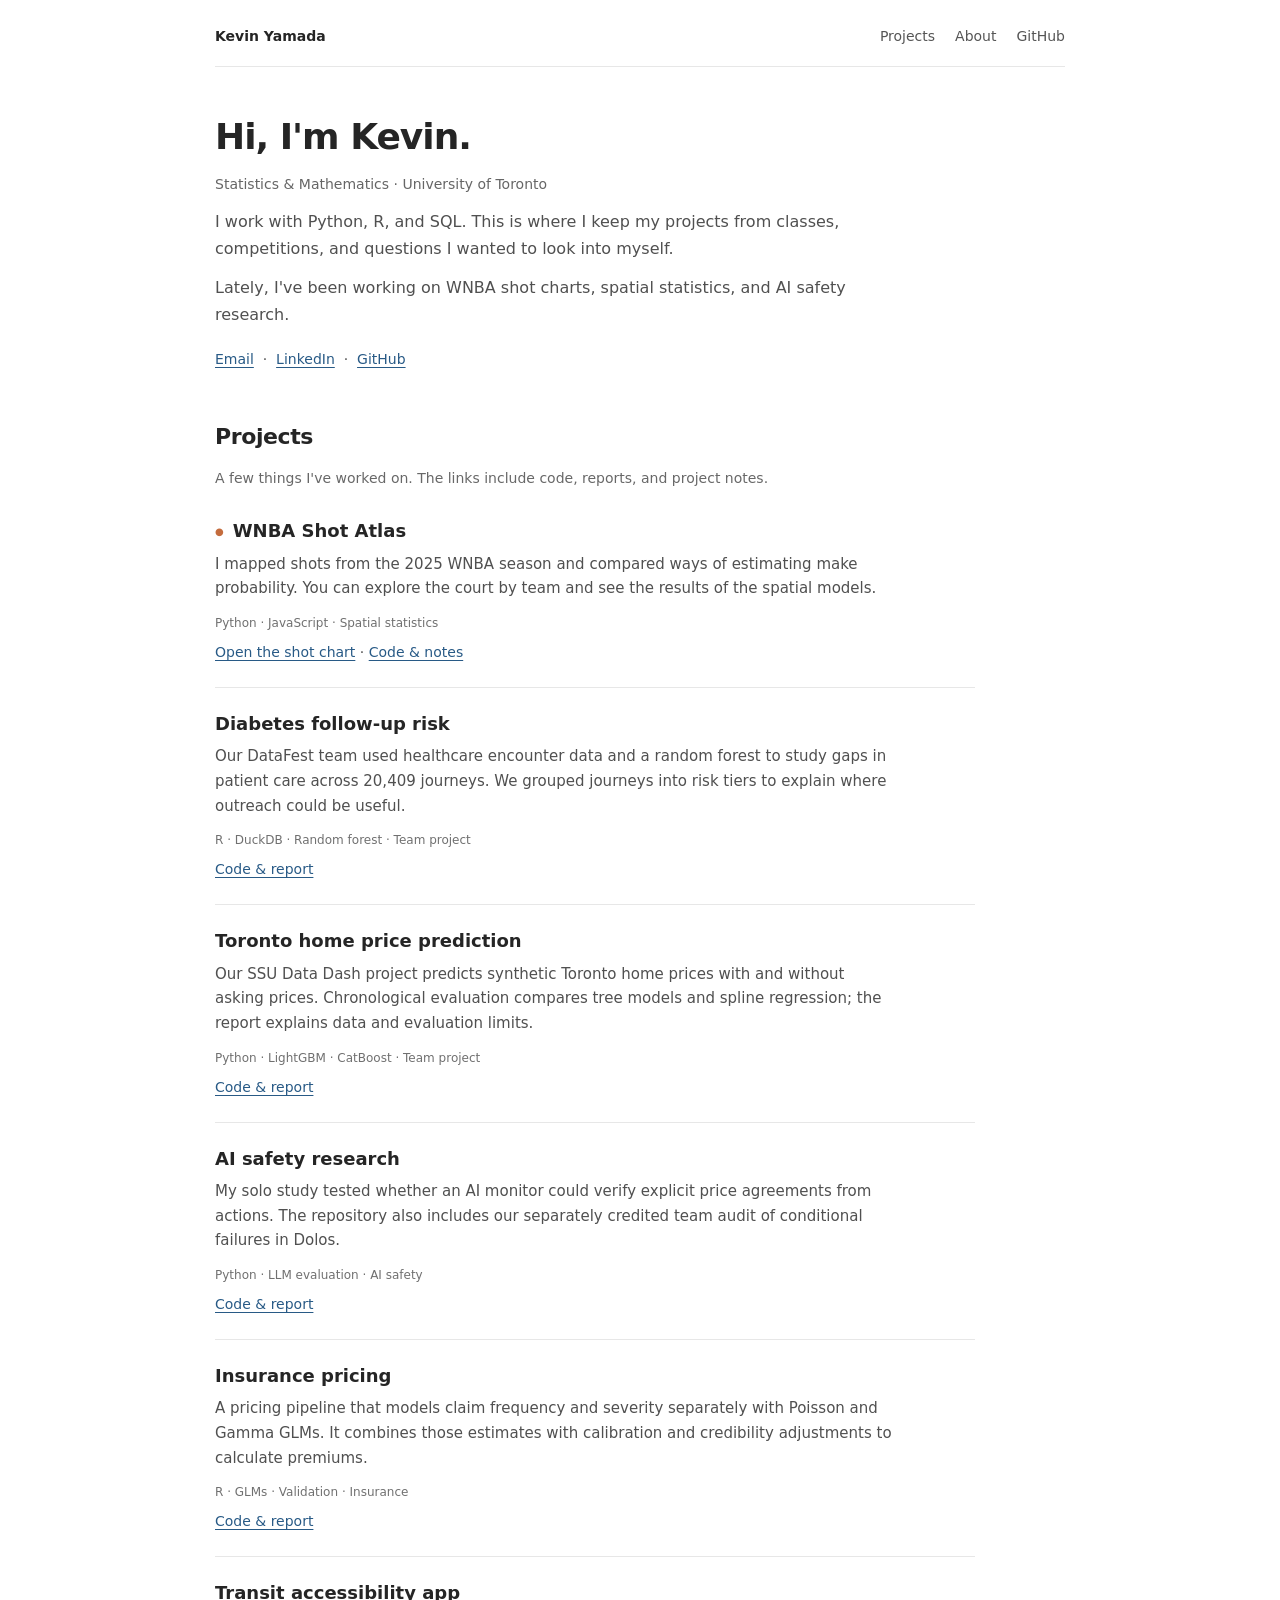
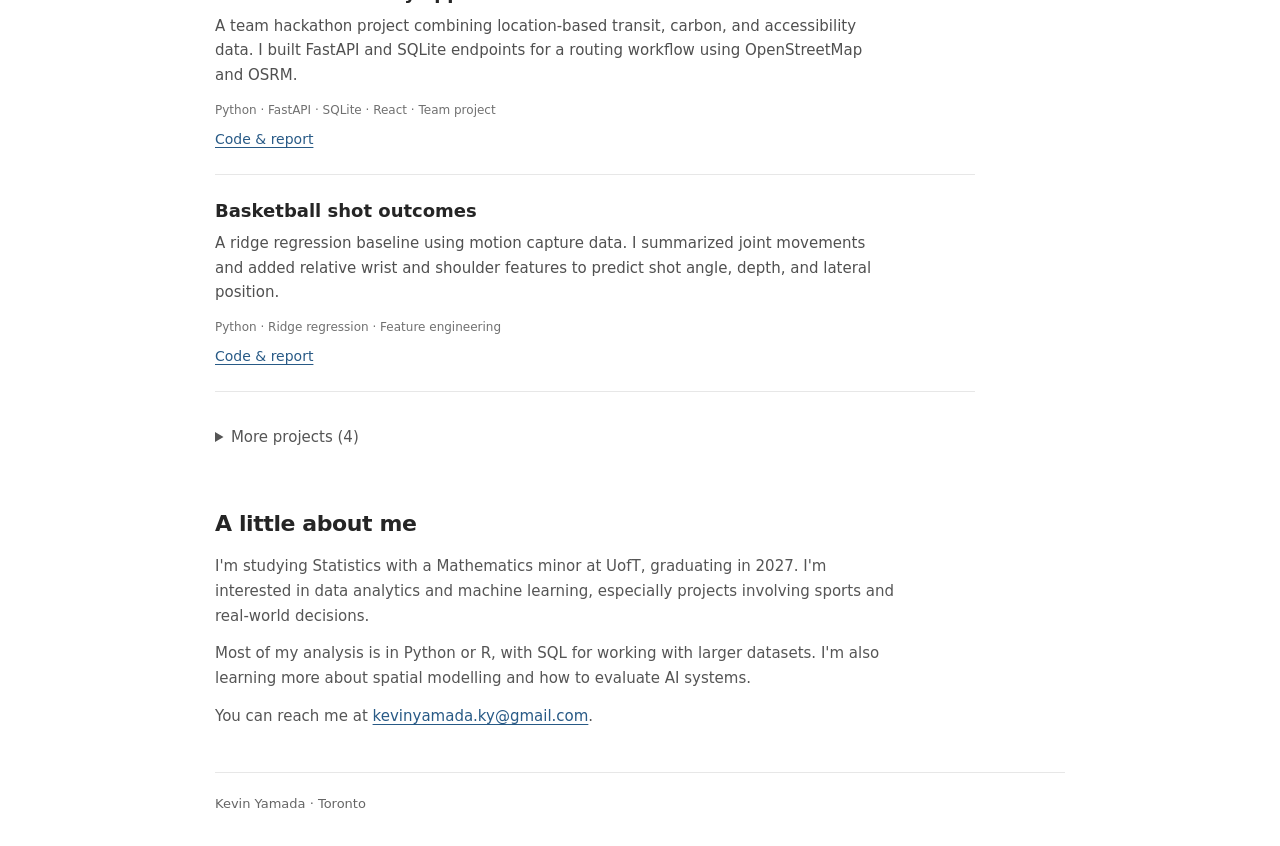
==== commit 08fb31e9: "Simplify portfolio and WNBA pages with personal copy and readable layouts" ====
--- a/index.html
+++ b/index.html
@@ -1,32 +1,21 @@
 <!doctype html>
-<html lang="en">
-<head>
-<meta charset="utf-8"><meta name="viewport" content="width=device-width,initial-scale=1">
-<title>Where the WNBA chooses to shoot | Kevin Yamada</title>
-<meta name="description" content="Explore 38,535 WNBA shots, the sparse band inside the three point line, and what spatial models can actually predict.">
-<link rel="stylesheet" href="style.css">
-</head>
-<body>
-<a class="skip" href="#explore">Skip to the court</a>
-<header><a href="https://kevinyamada.github.io/">Kevin Yamada</a><span>Notes on women's basketball</span><a href="#methods">How it works ↗</a></header>
-<main>
-<section class="intro"><p class="kicker">WNBA · 2025 regular season · Research in progress</p><h1>Where the WNBA<br>chooses to <em>shoot.</em></h1><p class="lede">A shot chart tells two stories: where players shoot, and how often those shots go in. They are not the same story.</p><p class="byline">By Kevin Yamada · Updated November 13, 2026</p></section>
-<section id="explore" class="explore" aria-labelledby="explore-title"><div class="section-label"><span>01 / Explore the court</span><span>38,535 attempts · 286 games</span></div><h2 id="explore-title">Every square has a story.</h2><p>Hover or tap a square to see who scored the most field goal points there. Try a team, or change the size of the squares.</p>
-<div class="controls"><label>Colour by<select id="metric"><option value="attempts">Shot frequency</option><option value="rate">Observed make rate</option><option value="gp">Bayesian make probability</option></select></label><label>Team<select id="team"><option value="all">Whole league</option></select></label><label>Cell size<select id="size"><option value="1">1 foot</option><option value="2" selected>2 feet</option><option value="4">4 feet</option></select></label></div>
-<div class="court-layout"><div class="court-wrap"><svg id="court" viewBox="-8 -8 516 486" tabindex="0" role="img" aria-label="Interactive WNBA shot chart. Use arrow keys to explore squares, or hover and tap."></svg><div class="legend"><span id="legend-low">Fewer</span><span class="ramp" id="ramp"></span><span id="legend-high">More</span></div><p id="map-note" class="caption"></p></div><aside id="cell-info" aria-live="polite"><p class="kicker">A closer look</p><h3 id="cell-title">Pick a square.</h3><p id="cell-location">Hover, tap, or use the arrow keys on the court.</p><div class="cell-stats"><div><b id="cell-n">—</b><span>Attempts</span></div><div><b id="cell-k">—</b><span>Makes</span></div><div><b id="cell-points">—</b><span>FG points</span></div></div><p id="cell-rate"></p><p class="leader-label">Most field goal points in this square</p><ol id="leaders"></ol><p id="cell-caution" class="caption">A scoring total measures volume. It is not a ranking of shooting skill.</p><button type="button" id="unpin" hidden>Clear selection</button></aside></div>
-<p class="caption">38,441 attempts are on this half court; 94 longer attempts remain in the season totals. Free throws are excluded. Coordinates are recorded in whole feet. Joint leaders are shown. On mobile, tap to select a square.</p>
-<noscript><p>This interactive chart needs JavaScript. <a href="https://github.com/kevinyamada/kevinyamada.github.io/blob/wnba-standalone/research/summary.md">Read the results as text.</a></p></noscript><p id="load-error" hidden>Unable to load the chart. Please reload, or read the linked research notes.</p>
-</section>
-<section class="band-story" aria-labelledby="band-title"><div><p class="kicker">02 / The sparse band</p><h2 id="band-title">Close to three.<br> Still worth two.</h2><p>There are far fewer attempts just inside the three point line than just outside it. These long two point shots offer less reward than a nearby three.</p><p class="finding"><strong>8×</strong><span>higher shot density in the two foot band outside the line</span></p><p class="caption">508 attempts inside versus 4,380 outside, adjusted for area. Game bootstrap interval: 7.27 to 8.83×. This describes shot selection; it does not prove that players stepped backwards.</p></div><figure><svg id="band" viewBox="0 0 480 320" role="img" aria-label="Shot density drops just inside the three point line and rises outside it"></svg><figcaption>Negative distance is inside the line. Points exactly on the line enter the first outside bar, but are excluded from the 8× comparison.</figcaption></figure></section>
-<section id="models"><p class="kicker">03 / Predicting makes</p><h2>A smoother map needs an honest test.</h2><p>A Bayesian model shares information between nearby locations. Player effects let shooters differ, while keeping estimates for players with few shots closer to the league distribution.</p><p>The earlier GP fits passed their sampling checks. That tells us the computation behaved well, not that the model must be right. We also need predictions on games the model did not fit.</p>
-<div class="results-head"><label>Evaluation<select id="evaluation"><option value="validation">Validation · Aug 10 to 26</option><option value="test">Later games · Aug 27 onward</option><option value="playoffs">Playoffs</option></select></label><span>Lower Brier score is better</span></div><div class="table-scroll"><table><thead><tr><th>Model</th><th>Brier score</th><th>Log loss</th></tr></thead><tbody id="results"></tbody></table></div><p id="result-note" class="caption"></p>
-<p class="small">The equal weight ensemble has the lowest error in the later regular season sample. The gain is small, and that sample has already been inspected during development. It is a benchmark result, not proof of performance in a new season.</p>
-</section>
-<section id="methods"><p class="kicker">04 / The spatial part</p><h2>What if we hide part of the court?</h2><p>Predicting a new game and predicting in an unseen area are different tasks. For the spatial check, we hold out one of four court regions, then remove training shots close to the held out region. Increasing this buffer makes the test stricter.</p>
-<div class="method-layout"><div><div class="controls compact"><label>Show<select id="geometry"><option value="buffer">Spatial validation</option><option value="mesh">SPDE mesh</option><option value="variogram">Residual variogram</option></select></label><label id="buffer-label">Buffer<select id="buffer"><option value="0">0 feet</option><option value="2" selected>2 feet</option><option value="4">4 feet</option></select></label></div><svg id="geometry-chart" viewBox="0 0 500 380" role="img" aria-label="Spatial validation regions, mesh, or variogram"></svg><p id="geometry-note" class="caption"></p></div><div class="method-copy"><h3>The theory, in plain language</h3><p><strong>Prior → data → posterior.</strong> A prior says which surfaces are plausible before observing shots. The binomial likelihood describes makes out of attempts. Their combination gives a posterior distribution.</p><p><strong>IDW and kriging.</strong> IDW averages nearby estimated rates. Kriging uses spatial covariance; universal kriging also includes a distance trend. These are comparison methods here, not full Bayesian shot models.</p><p><strong>SPDE and the mesh.</strong> A smooth random field is represented by values on a triangular mesh. Our binomial SPDE fit uses a fast conditional Laplace approximation. Its uncertainty is narrower in scope than the GP's full posterior.</p><p><strong>Ensemble.</strong> Average the distance baseline, SPDE, and context boosting predictions. Extra complexity only helps if evaluation supports it.</p></div></div>
-<details><summary>Spatial validation results and important limits</summary><div class="table-scroll"><table><thead><tr><th>Model</th><th>0 ft buffer</th><th>2 ft buffer</th><th>4 ft buffer</th></tr></thead><tbody id="spatial-results"></tbody></table></div><p class="caption">Pooled Brier scores across four folds, weighted by shot counts. This diagnostic uses the early season training sample. Settings are fixed before fitting each spatial fold. Games can occur on both sides: it tests location transfer, not future game performance. Buffers are a sensitivity study, not a claim that all dependence ends after four feet.</p><p>Mesh refinement changed some local SPDE predictions. The mesh is an approximation, not a physical boundary on the court. Kriging's transformed rate likelihood is also an approximation. See the methods note for parameter choices and checks.</p></details>
-</section>
-<section class="ending"><h2>What this still cannot tell us</h2><p>A make probability is conditional on a shot being taken. Expected threat also needs reliable possessions and nonshot actions. The updated source passes the score sequence check, but possessions still need validation. A play by play feed does not record every pass and movement, so ten rows are not necessarily ten basketball actions.</p><p class="small">This is an exploratory WNBA study, not an official league product or a definitive player ranking. The public release was checked against saved game, team, and player region totals. Raw player tracking and defensive pressure are not available.</p></section>
-<footer><div><a href="https://github.com/kevinyamada/kevinyamada.github.io/blob/wnba-standalone/research/summary.md">Full methods and audit ↗</a><a href="https://github.com/kevinyamada/kevinyamada.github.io/tree/main/wnba/research">Code and results ↗</a></div><p>Inspired by <a href="https://karun.in/blog/expected-threat.html">Karun Singh's interactive xT article</a>, <a href="https://soccermatics.medium.com/explaining-expected-threat-cbc775d97935">David Sumpter's explanation</a>, and <a href="https://www.pymc-labs.com/blog-posts/bayesian-spatial-modeling-for-evaluating-hockey-goaltending-performance">PyMC Labs' spatial hockey model</a>. Data: <a href="https://github.com/sportsdataverse/wehoop-wnba-data">wehoop / ESPN</a>.</p><p>Kevin Yamada · University of Toronto · Independent research notes</p></footer>
-</main><script src="app.js"></script>
+<html lang="en"><head><meta charset="utf-8"><meta name="viewport" content="width=device-width,initial-scale=1">
+<title>Kevin Yamada</title><meta name="description" content="Statistics and Mathematics student at the University of Toronto. Projects in data analysis, machine learning, and sports statistics.">
+<style>*{box-sizing:border-box}html{scroll-behavior:smooth;scroll-padding-top:24px}body{margin:0;background:#fff;color:#252525;font:16px/1.65 system-ui,-apple-system,BlinkMacSystemFont,"Segoe UI",sans-serif}a{color:#285a86;text-underline-offset:3px}a:hover{color:#17334b}a:focus-visible,summary:focus-visible{outline:2px solid #285a86;outline-offset:5px}header,main,footer{width:min(850px,calc(100% - 44px));margin:auto}header{padding:25px 0 18px;display:flex;justify-content:space-between;border-bottom:1px solid #e7e7e7;gap:20px;font-size:14px}.brand{font-weight:650;color:inherit;text-decoration:none}nav{display:flex;gap:20px}nav a{color:#555;text-decoration:none}.intro{padding:48px 0 35px;max-width:660px}h1{font-size:36px;letter-spacing:-1px;line-height:1.2;margin:0 0 15px}h2{font-size:22px;font-weight:650;letter-spacing:-.4px;margin:0 0 12px}h3{font-size:18px;font-weight:600;line-height:1.4;margin:0 0 8px}p{margin:0 0 13px}.intro p{color:#505050}.intro .links{margin-top:20px;font-size:14px}.intro .student{font-size:14px;color:#666}.section-intro{font-size:14px;color:#686868;margin-bottom:5px}.project{padding:23px 0;border-bottom:1px solid #e7e7e7;max-width:760px}.project p{font-size:15px;color:#505050;max-width:680px}.project .tools{font-size:12px;color:#707070;margin:10px 0 7px}.project .links{font-size:14px;margin:0}#projects > .project:first-of-type h3:before{content:'●';color:#c46c3d;font-size:10px;margin-right:9px;vertical-align:middle}details{margin-top:25px}summary{cursor:pointer;font-size:15px;color:#555;padding:8px 0}#about{margin-top:48px;padding-bottom:30px;max-width:680px}#about p{font-size:15px;color:#555}footer{border-top:1px solid #e7e7e7;padding:20px 0 32px;font-size:13px;color:#666}.skip{position:absolute;top:-80px;left:20px;background:white;padding:10px}.skip:focus{top:10px}@media(max-width:520px){header,main,footer{width:calc(100% - 36px)}header{font-size:13px}nav{gap:14px}.intro{padding:34px 0 29px}h1{font-size:30px}.project{padding:21px 0}}@media(prefers-reduced-motion:reduce){html{scroll-behavior:auto}}</style></head><body>
+<a class="skip" href="#main">Skip to content</a>
+<header><a class="brand" href="/">Kevin Yamada</a><nav aria-label="Main navigation"><a href="#projects">Projects</a><a href="#about">About</a><a href="https://github.com/kevinyamada">GitHub</a></nav></header>
+<main id="main"><section class="intro"><h1>Hi, I'm Kevin.</h1><p class="student">Statistics &amp; Mathematics · University of Toronto</p><p>I work with Python, R, and SQL. This is where I keep my projects from classes, competitions, and questions I wanted to look into myself.</p><p>Lately, I've been working on WNBA shot charts, spatial statistics, and AI safety research.</p><p class="links"><a href="mailto:kevinyamada.ky@gmail.com">Email</a> &nbsp;·&nbsp; <a href="https://www.linkedin.com/in/kevinyamada-uoft/">LinkedIn</a> &nbsp;·&nbsp; <a href="https://github.com/kevinyamada">GitHub</a></p></section>
+<section id="projects"><h2>Projects</h2><p class="section-intro">A few things I've worked on. The links include code, reports, and project notes.</p>
+<article class="project"><h3>WNBA Shot Atlas</h3><p>I mapped shots from the 2025 WNBA season and compared ways of estimating make probability. You can explore the court by team and see the results of the spatial models.</p><p class="tools">Python · JavaScript · Spatial statistics</p><p class="links"><a href="https://kevinyamada.github.io/wnba/">Open the shot chart</a> · <a href="https://github.com/kevinyamada/wnba-shot-atlas">Code &amp; notes</a></p></article>
+<article class="project"><h3>Diabetes follow-up risk</h3><p>Our DataFest team used healthcare encounter data and a random forest to study gaps in patient care across 20,409 journeys. We grouped journeys into risk tiers to explain where outreach could be useful.</p><p class="tools">R · DuckDB · Random forest · Team project</p><p class="links"><a href="https://github.com/kevinyamada/Datafest2026">Code &amp; report</a></p></article>
+<article class="project"><h3>Toronto home price prediction</h3><p>Our SSU Data Dash project predicts synthetic Toronto home prices with and without asking prices. Chronological evaluation compares tree models and spline regression; the report explains data and evaluation limits.</p><p class="tools">Python · LightGBM · CatBoost · Team project</p><p class="links"><a href="https://github.com/kevinyamada/datadash-submission">Code &amp; report</a></p></article>
+<article class="project"><h3>AI safety research</h3><p>My solo study tested whether an AI monitor could verify explicit price agreements from actions. The repository also includes our separately credited team audit of conditional failures in Dolos.</p><p class="tools">Python · LLM evaluation · AI safety</p><p class="links"><a href="https://github.com/kevinyamada/ai-collusion-sprint-2026">Code &amp; report</a></p></article>
+<article class="project"><h3>Insurance pricing</h3><p>A pricing pipeline that models claim frequency and severity separately with Poisson and Gamma GLMs. It combines those estimates with calibration and credibility adjustments to calculate premiums.</p><p class="tools">R · GLMs · Validation · Insurance</p><p class="links"><a href="https://github.com/kevinyamada/CAS-Predictive-Modeling-Case-Competition-Pricing-Model">Code &amp; report</a></p></article>
+<article class="project"><h3>Transit accessibility app</h3><p>A team hackathon project combining location-based transit, carbon, and accessibility data. I built FastAPI and SQLite endpoints for a routing workflow using OpenStreetMap and OSRM.</p><p class="tools">Python · FastAPI · SQLite · React · Team project</p><p class="links"><a href="https://github.com/kimbi12/transit-accessibility-app">Code &amp; report</a></p></article>
+<article class="project"><h3>Basketball shot outcomes</h3><p>A ridge regression baseline using motion capture data. I summarized joint movements and added relative wrist and shoulder features to predict shot angle, depth, and lateral position.</p><p class="tools">Python · Ridge regression · Feature engineering</p><p class="links"><a href="https://github.com/kevinyamada/basketball-shot-outcome-prediction">Code &amp; report</a></p></article><details><summary>More projects (4)</summary><article class="project"><h3>COVID-19 diagnosis prediction</h3><p>A comparison of classification models using engineered features and regularized logistic regression. The repository includes the analysis source and project report.</p><p class="tools">R · glmnet · Classification</p><p class="links"><a href="https://github.com/kevinyamada/covid-diagnosis-prediction">Code &amp; report</a></p></article>
+<article class="project"><h3>What relates to song popularity?</h3><p>A regression study of Spotify streams, audio features, and chart signals. The original analysis found weak overall explanatory power, which showed how little these features explained on their own.</p><p class="tools">R · Regression · Diagnostics · Music</p><p class="links"><a href="https://github.com/kevinyamada/spotify-streaming-analysis">Code &amp; report</a></p></article>
+<article class="project"><h3>Global child well-being</h3><p>Exploratory analysis of UNICEF indicators, with R analysis scripts and visual outputs for comparing patterns in child well-being.</p><p class="tools">R · ggplot2 · UNICEF</p><p class="links"><a href="https://github.com/kevinyamada/Global-Child-Well-Being-Analysis">Code &amp; report</a></p></article>
+<article class="project"><h3>Income inequality in Canada</h3><p>A descriptive analysis of income disparities across population groups, examining education, geography, and ethnicity through data cleaning, aggregation, and visualization.</p><p class="tools">R · Tableau · Excel</p><p class="links"><a href="https://github.com/kevinyamada/The-Ethnicity-Tax-Income-Inequality-in-Canada">Code &amp; report</a></p></article></details></section>
+<section id="about"><h2>A little about me</h2><p>I'm studying Statistics with a Mathematics minor at UofT, graduating in 2027. I'm interested in data analytics and machine learning, especially projects involving sports and real-world decisions.</p><p>Most of my analysis is in Python or R, with SQL for working with larger datasets. I'm also learning more about spatial modelling and how to evaluate AI systems.</p><p>You can reach me at <a href="mailto:kevinyamada.ky@gmail.com">kevinyamada.ky@gmail.com</a>.</p></section></main>
+<footer>Kevin Yamada · Toronto</footer>
 </body></html>
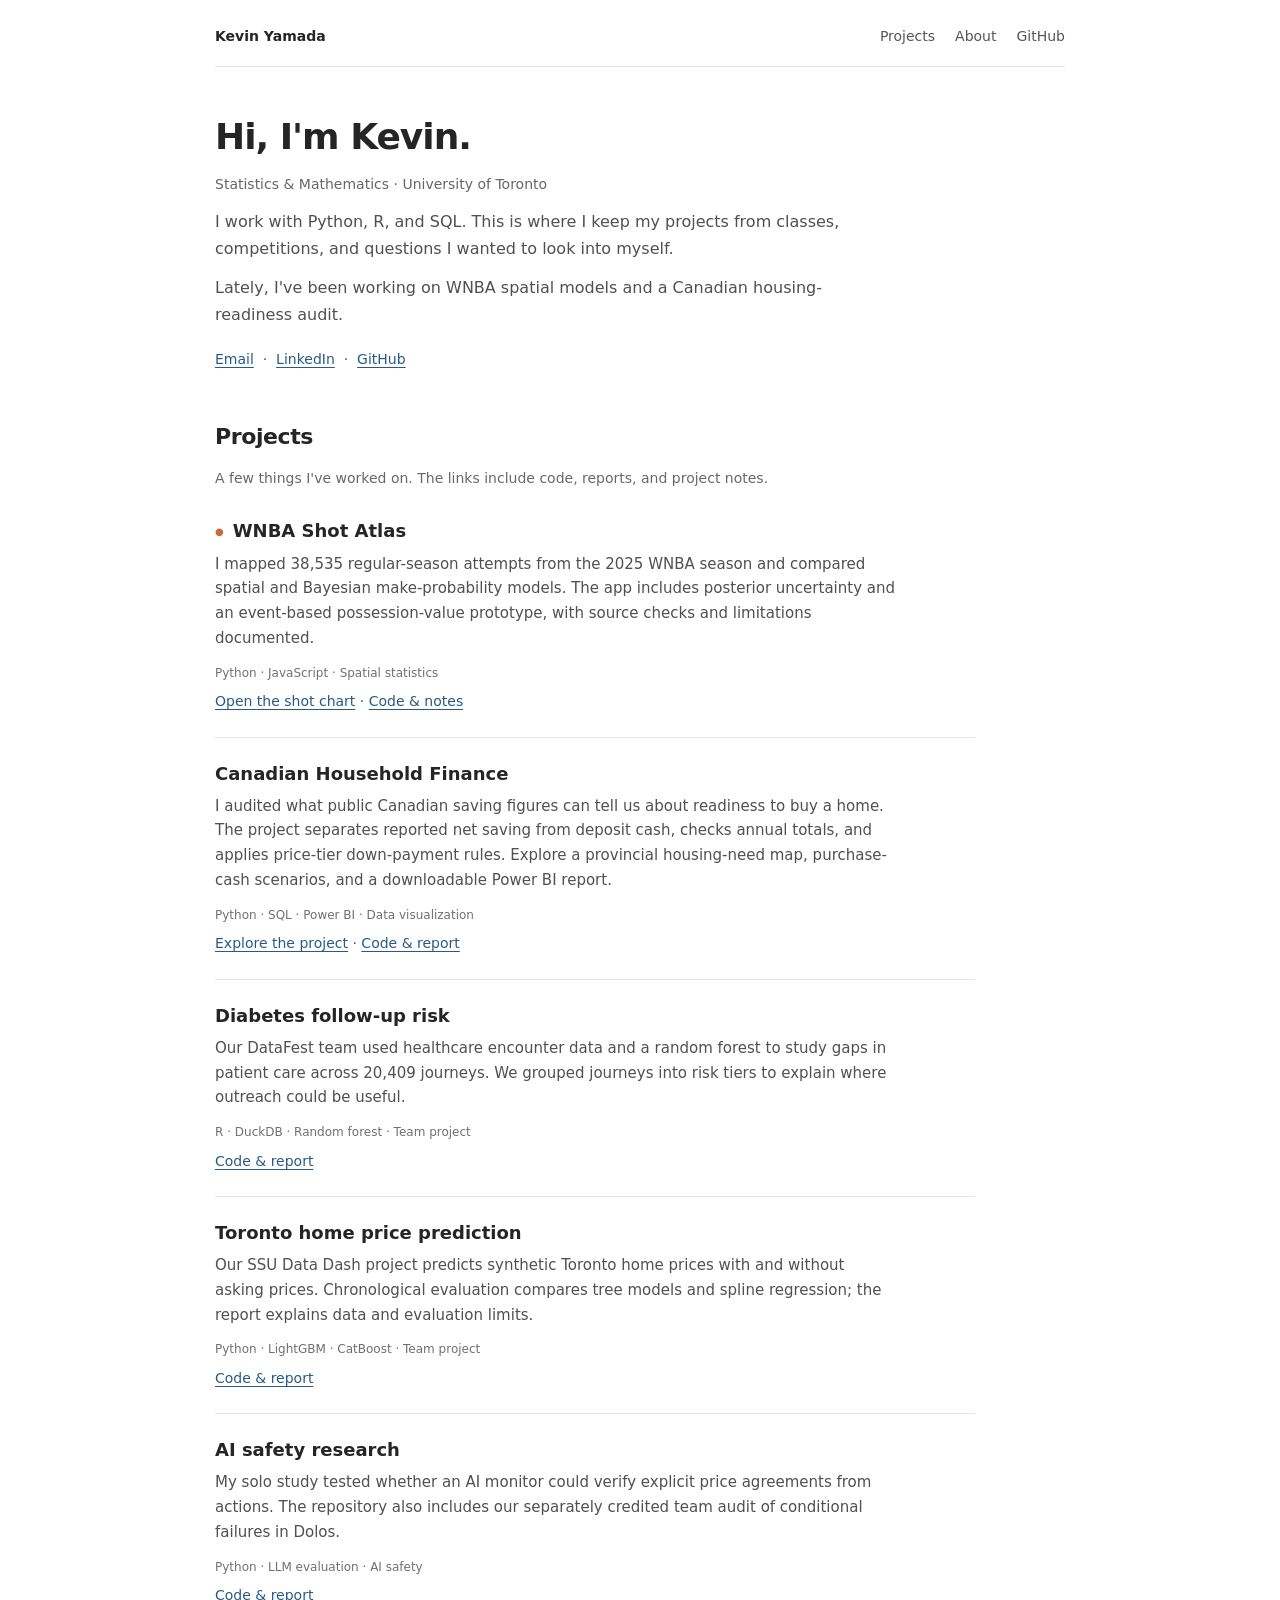
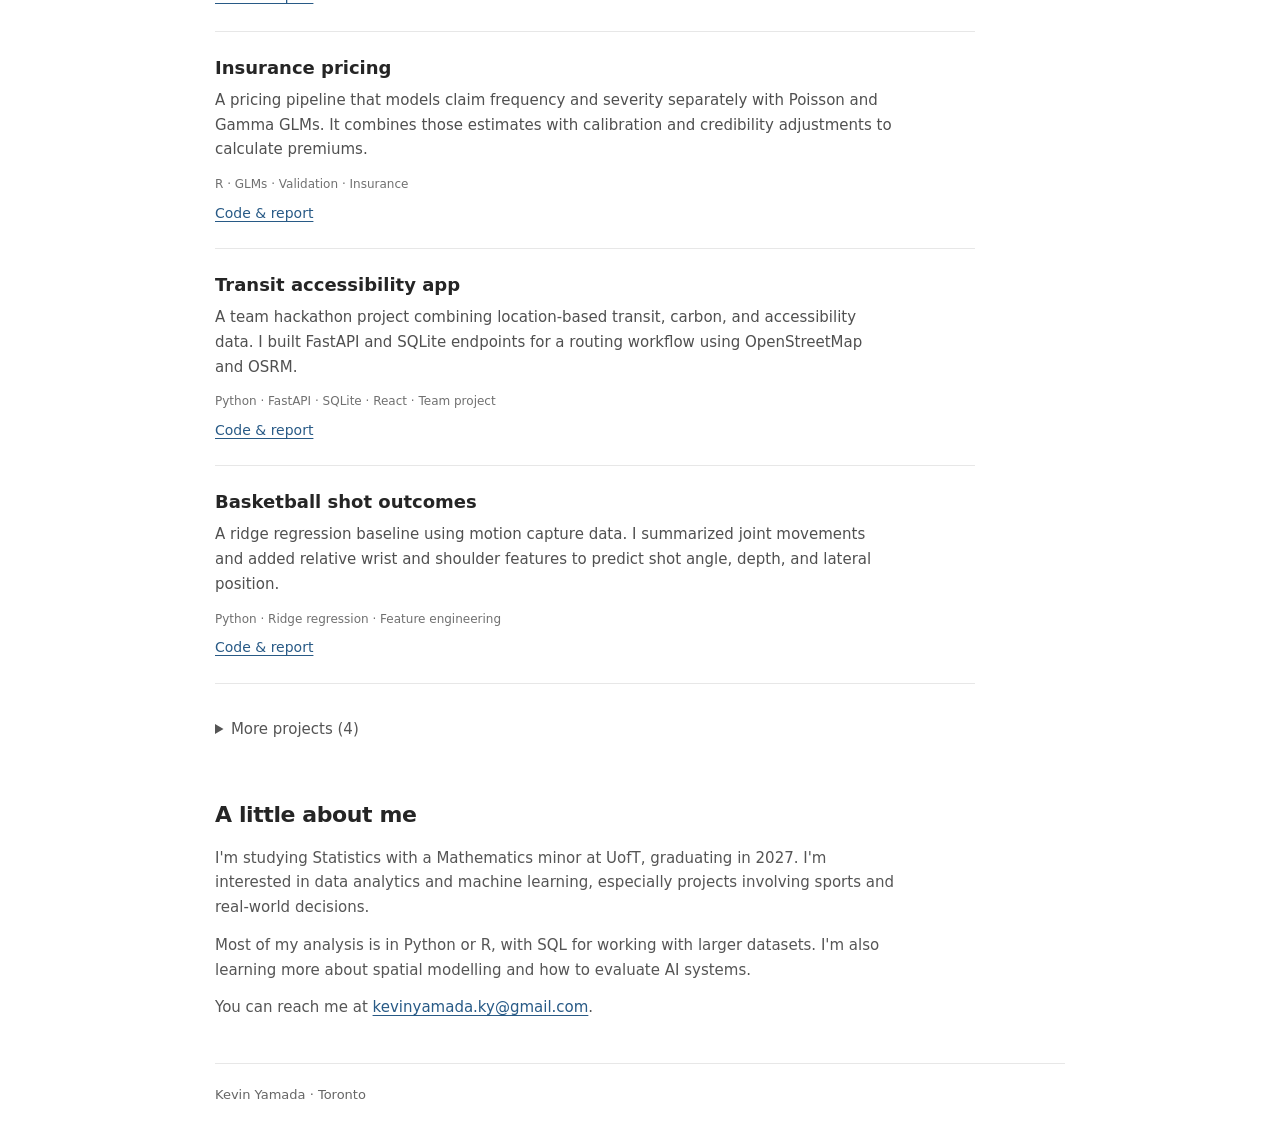
==== commit 9b8203cc: "Feature current projects and redirect the old WNBA app address" ====
--- a/index.html
+++ b/index.html
@@ -4,9 +4,10 @@
 <style>*{box-sizing:border-box}html{scroll-behavior:smooth;scroll-padding-top:24px}body{margin:0;background:#fff;color:#252525;font:16px/1.65 system-ui,-apple-system,BlinkMacSystemFont,"Segoe UI",sans-serif}a{color:#285a86;text-underline-offset:3px}a:hover{color:#17334b}a:focus-visible,summary:focus-visible{outline:2px solid #285a86;outline-offset:5px}header,main,footer{width:min(850px,calc(100% - 44px));margin:auto}header{padding:25px 0 18px;display:flex;justify-content:space-between;border-bottom:1px solid #e7e7e7;gap:20px;font-size:14px}.brand{font-weight:650;color:inherit;text-decoration:none}nav{display:flex;gap:20px}nav a{color:#555;text-decoration:none}.intro{padding:48px 0 35px;max-width:660px}h1{font-size:36px;letter-spacing:-1px;line-height:1.2;margin:0 0 15px}h2{font-size:22px;font-weight:650;letter-spacing:-.4px;margin:0 0 12px}h3{font-size:18px;font-weight:600;line-height:1.4;margin:0 0 8px}p{margin:0 0 13px}.intro p{color:#505050}.intro .links{margin-top:20px;font-size:14px}.intro .student{font-size:14px;color:#666}.section-intro{font-size:14px;color:#686868;margin-bottom:5px}.project{padding:23px 0;border-bottom:1px solid #e7e7e7;max-width:760px}.project p{font-size:15px;color:#505050;max-width:680px}.project .tools{font-size:12px;color:#707070;margin:10px 0 7px}.project .links{font-size:14px;margin:0}#projects > .project:first-of-type h3:before{content:'●';color:#c46c3d;font-size:10px;margin-right:9px;vertical-align:middle}details{margin-top:25px}summary{cursor:pointer;font-size:15px;color:#555;padding:8px 0}#about{margin-top:48px;padding-bottom:30px;max-width:680px}#about p{font-size:15px;color:#555}footer{border-top:1px solid #e7e7e7;padding:20px 0 32px;font-size:13px;color:#666}.skip{position:absolute;top:-80px;left:20px;background:white;padding:10px}.skip:focus{top:10px}@media(max-width:520px){header,main,footer{width:calc(100% - 36px)}header{font-size:13px}nav{gap:14px}.intro{padding:34px 0 29px}h1{font-size:30px}.project{padding:21px 0}}@media(prefers-reduced-motion:reduce){html{scroll-behavior:auto}}</style></head><body>
 <a class="skip" href="#main">Skip to content</a>
 <header><a class="brand" href="/">Kevin Yamada</a><nav aria-label="Main navigation"><a href="#projects">Projects</a><a href="#about">About</a><a href="https://github.com/kevinyamada">GitHub</a></nav></header>
-<main id="main"><section class="intro"><h1>Hi, I'm Kevin.</h1><p class="student">Statistics &amp; Mathematics · University of Toronto</p><p>I work with Python, R, and SQL. This is where I keep my projects from classes, competitions, and questions I wanted to look into myself.</p><p>Lately, I've been working on WNBA shot charts, spatial statistics, and AI safety research.</p><p class="links"><a href="mailto:kevinyamada.ky@gmail.com">Email</a> &nbsp;·&nbsp; <a href="https://www.linkedin.com/in/kevinyamada-uoft/">LinkedIn</a> &nbsp;·&nbsp; <a href="https://github.com/kevinyamada">GitHub</a></p></section>
+<main id="main"><section class="intro"><h1>Hi, I'm Kevin.</h1><p class="student">Statistics &amp; Mathematics · University of Toronto</p><p>I work with Python, R, and SQL. This is where I keep my projects from classes, competitions, and questions I wanted to look into myself.</p><p>Lately, I've been working on WNBA spatial models and a Canadian housing-readiness audit.</p><p class="links"><a href="mailto:kevinyamada.ky@gmail.com">Email</a> &nbsp;·&nbsp; <a href="https://www.linkedin.com/in/kevinyamada-uoft/">LinkedIn</a> &nbsp;·&nbsp; <a href="https://github.com/kevinyamada">GitHub</a></p></section>
 <section id="projects"><h2>Projects</h2><p class="section-intro">A few things I've worked on. The links include code, reports, and project notes.</p>
-<article class="project"><h3>WNBA Shot Atlas</h3><p>I mapped shots from the 2025 WNBA season and compared ways of estimating make probability. You can explore the court by team and see the results of the spatial models.</p><p class="tools">Python · JavaScript · Spatial statistics</p><p class="links"><a href="https://kevinyamada.github.io/wnba/">Open the shot chart</a> · <a href="https://github.com/kevinyamada/wnba-shot-atlas">Code &amp; notes</a></p></article>
+<article class="project"><h3>WNBA Shot Atlas</h3><p>I mapped 38,535 regular-season attempts from the 2025 WNBA season and compared spatial and Bayesian make-probability models. The app includes posterior uncertainty and an event-based possession-value prototype, with source checks and limitations documented.</p><p class="tools">Python · JavaScript · Spatial statistics</p><p class="links"><a href="https://kevinyamada.github.io/wnba-shot-atlas/">Open the shot chart</a> · <a href="https://github.com/kevinyamada/wnba-shot-atlas">Code &amp; notes</a></p></article>
+<article class="project"><h3>Canadian Household Finance</h3><p>I audited what public Canadian saving figures can tell us about readiness to buy a home. The project separates reported net saving from deposit cash, checks annual totals, and applies price-tier down-payment rules. Explore a provincial housing-need map, purchase-cash scenarios, and a downloadable Power BI report.</p><p class="tools">Python · SQL · Power BI · Data visualization</p><p class="links"><a href="https://kevinyamada.github.io/canadian-household-finance/">Explore the project</a> · <a href="https://github.com/kevinyamada/canadian-household-finance">Code &amp; report</a></p></article>
 <article class="project"><h3>Diabetes follow-up risk</h3><p>Our DataFest team used healthcare encounter data and a random forest to study gaps in patient care across 20,409 journeys. We grouped journeys into risk tiers to explain where outreach could be useful.</p><p class="tools">R · DuckDB · Random forest · Team project</p><p class="links"><a href="https://github.com/kevinyamada/Datafest2026">Code &amp; report</a></p></article>
 <article class="project"><h3>Toronto home price prediction</h3><p>Our SSU Data Dash project predicts synthetic Toronto home prices with and without asking prices. Chronological evaluation compares tree models and spline regression; the report explains data and evaluation limits.</p><p class="tools">Python · LightGBM · CatBoost · Team project</p><p class="links"><a href="https://github.com/kevinyamada/datadash-submission">Code &amp; report</a></p></article>
 <article class="project"><h3>AI safety research</h3><p>My solo study tested whether an AI monitor could verify explicit price agreements from actions. The repository also includes our separately credited team audit of conditional failures in Dolos.</p><p class="tools">Python · LLM evaluation · AI safety</p><p class="links"><a href="https://github.com/kevinyamada/ai-collusion-sprint-2026">Code &amp; report</a></p></article>
